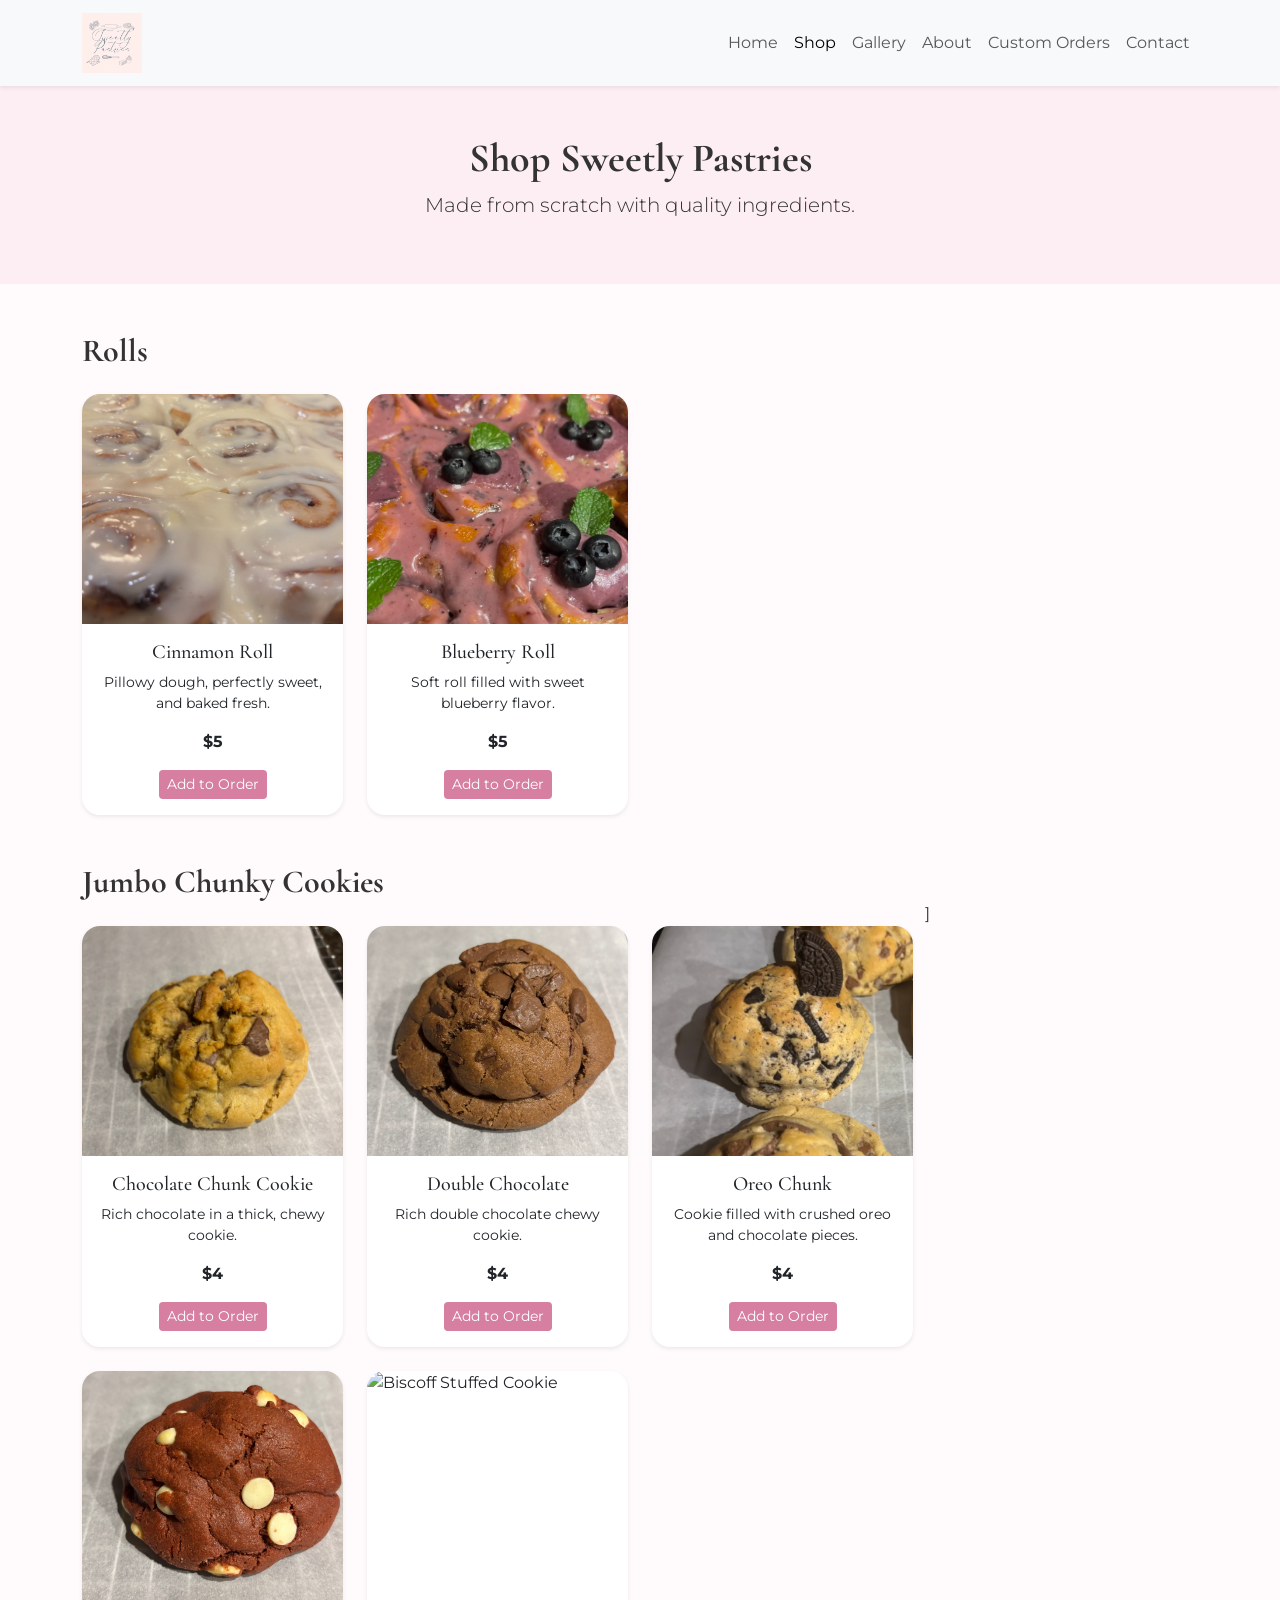
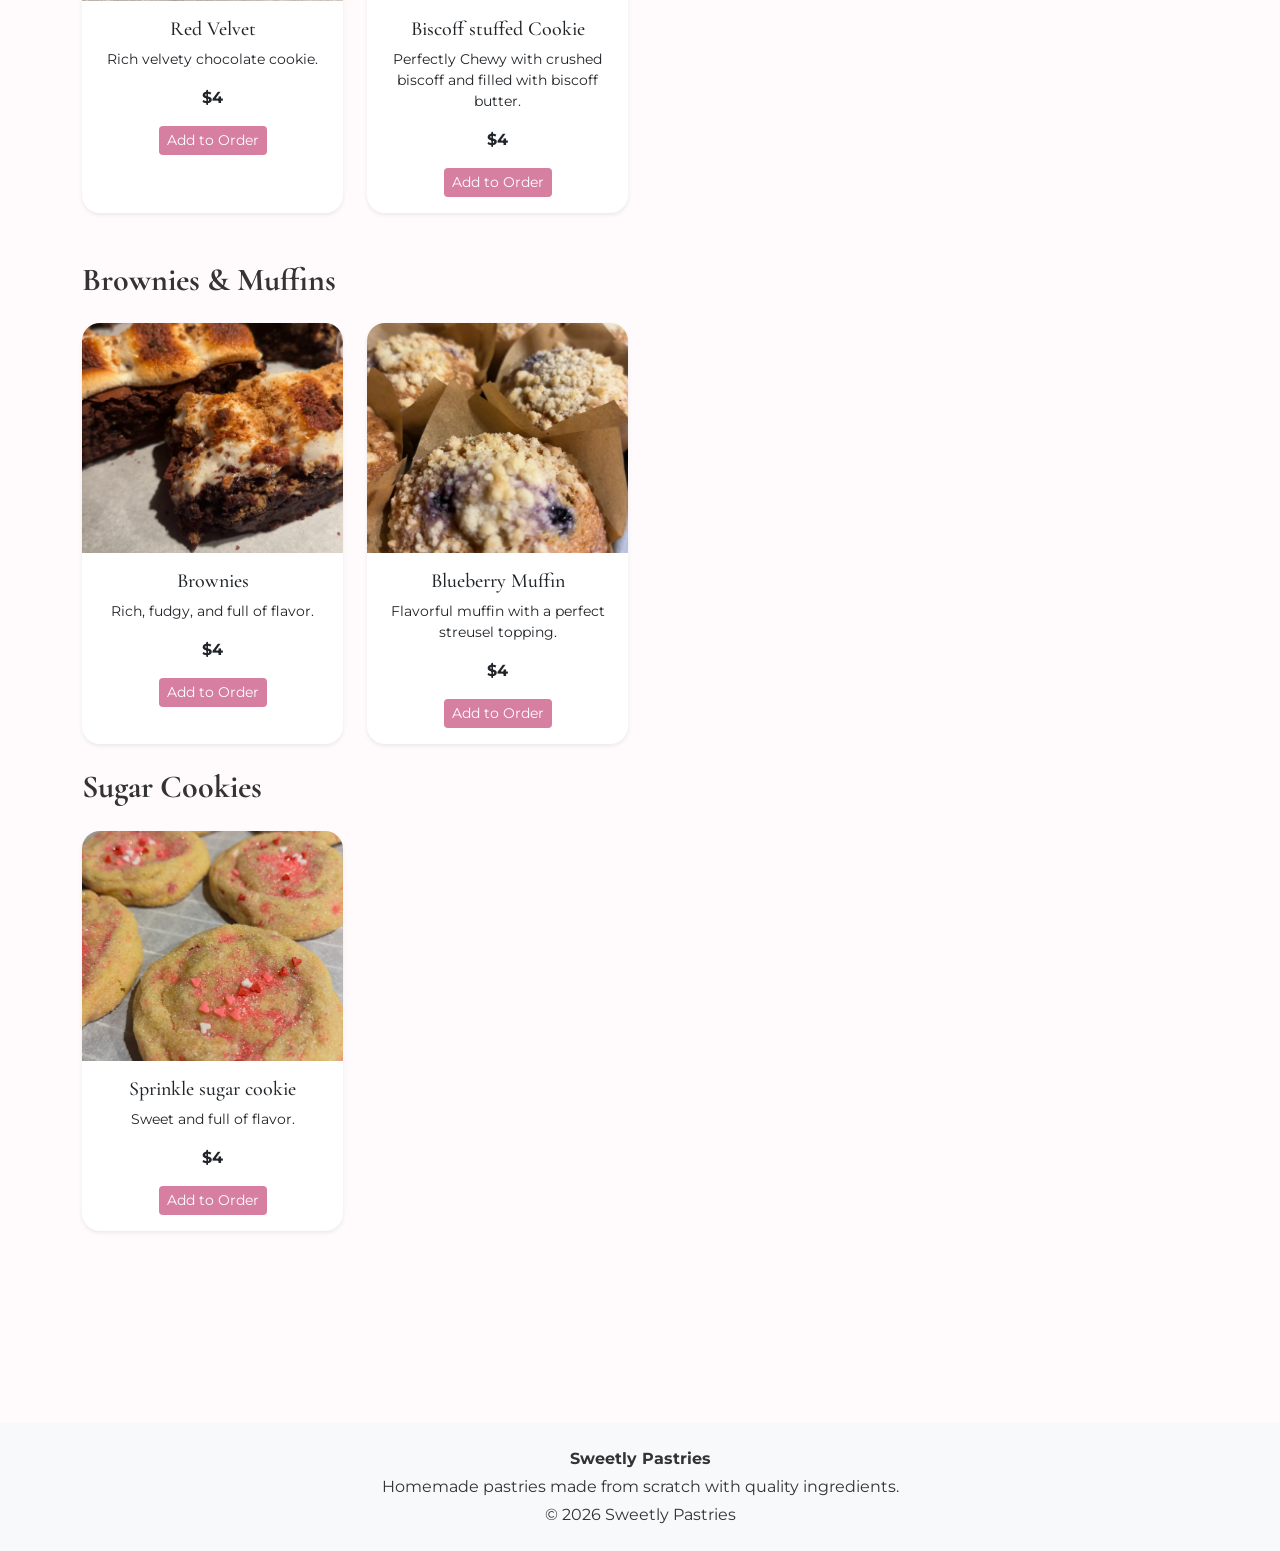
==== shop.html @ 8bc677ab "Update shop.html" ====
<!DOCTYPE html>
<html lang="en">
<head>
    <meta charset="UTF-8">
    <meta name="viewport" content="width=device-width, initial-scale=1.0">
    <title>Shop | Sweetly Pastries</title>
    <meta name="description" content="Shop homemade cookies, rolls, brownies, muffins, and pastries from Sweetly Pastries.">

    <link rel="preconnect" href="https://fonts.googleapis.com">
<link rel="preconnect" href="https://fonts.gstatic.com" crossorigin>

<link href="https://fonts.googleapis.com/css2?family=Cormorant+Garamond:wght@400;500;600;700&family=Montserrat:wght@300;400;500;600&display=swap" rel="stylesheet">

    <link href="https://cdn.jsdelivr.net/npm/bootstrap@5.3.7/dist/css/bootstrap.min.css" rel="stylesheet">
    <link rel="stylesheet" href="css/styles.css">
</head>

<body>

<nav class="navbar navbar-expand-lg navbar-light bg-light shadow-sm">
    <div class="container">
        <a class="navbar-brand" href="index.html">
            <img src="images/logo.jpg" alt="Sweetly Pastries Logo" height="60">
        </a>

        <button class="navbar-toggler" type="button" data-bs-toggle="collapse" data-bs-target="#navbarNav">
            <span class="navbar-toggler-icon"></span>
        </button>

        <div class="collapse navbar-collapse" id="navbarNav">
            <ul class="navbar-nav ms-auto">
                <li class="nav-item"><a class="nav-link" href="index.html">Home</a></li>
                <li class="nav-item"><a class="nav-link active" href="shop.html">Shop</a></li>
                <li class="nav-item"><a class="nav-link" href="gallery.html">Gallery</a></li>
                <li class="nav-item"><a class="nav-link" href="about.html">About</a></li>
                <li class="nav-item"><a class="nav-link" href="custom-orders.html">Custom Orders</a></li>
                <li class="nav-item"><a class="nav-link" href="contact.html">Contact</a></li>
            </ul>
        </div>
    </div>
</nav>

<header class="page-header text-center py-5">
    <div class="container">
        <h1 class="fw-bold">Shop Sweetly Pastries</h1>
        <p class="lead">Made from scratch with quality ingredients.</p>
    </div>
</header>

<main class="py-5">
    <div class="container">

        <section class="mb-5">
            <h2 class="fw-bold mb-4">Rolls</h2>

            <div class="row g-4">

                <div class="col-md-3">
                    <div class="card product-card h-100 shadow-sm border-0">
                        <img src="images/cinnamon-roll.jpg" class="card-img-top" alt="Cinnamon Roll">
                        <div class="card-body text-center">
                            <h5>Cinnamon Roll</h5>
                            <p class="small">Pillowy dough, perfectly sweet, and baked fresh.</p>
                            <p class="fw-bold">$5</p>
                            <button class="btn btn-pink btn-sm">Add to Order</button>
                        </div>
                    </div>
                </div>

                <div class="col-md-3">
                    <div class="card product-card h-100 shadow-sm border-0">
                        <img src="images/blueberry-roll.jpg" class="card-img-top" alt="Blueberry Roll">
                        <div class="card-body text-center">
                            <h5>Blueberry Roll</h5>
                            <p class="small">Soft roll filled with sweet blueberry flavor.</p>
                            <p class="fw-bold">$5</p>
                            <button class="btn btn-pink btn-sm">Add to Order</button>
                        </div>
                    </div>
                </div>

            </div>
        </section>

        <section class="mb-5">
            <h2 class="fw-bold mb-4">Jumbo Chunky Cookies</h2>

            <div class="row g-4">

                <div class="col-md-3">
                    <div class="card product-card h-100 shadow-sm border-0">
                        <img src="images/IMG_0134.jpeg" class="card-img-top" alt="Chocolate Chunk Cookie">
                        <div class="card-body text-center">
                            <h5> Chocolate Chunk Cookie</h5>
                            <p class="small">Rich chocolate in a thick, chewy cookie.</p>
                            <p class="fw-bold">$4</p>
                            <button class="btn btn-pink btn-sm">Add to Order</button>
                        </div>
                    </div>
                </div>
                             
                <div class="col-md-3">
                    <div class="card product-card h-100 shadow-sm border-0">
                        <img src="images/double-chocolate.jpg" class="card-img-top" alt="Double Chocolate Cookie">
                        <div class="card-body text-center">
                            <h5>Double Chocolate</h5>
                            <p class="small">Rich double chocolate chewy cookie.</p>
                            <p class="fw-bold">$4</p>
                            <button class="btn btn-pink btn-sm">Add to Order</button>
                        </div>
                    </div>
                </div>

                <div class="col-md-3">
                    <div class="card product-card h-100 shadow-sm border-0">
                        <img src="images/IMG_9955.jpeg" class="card-img-top" alt="Oreo Chunk Cookie">
                        <div class="card-body text-center">
                            <h5>Oreo Chunk</h5>
                            <p class="small">Cookie filled with crushed oreo and chocolate pieces.</p>
                            <p class="fw-bold">$4</p>
                            <button class="btn btn-pink btn-sm">Add to Order</button>
                        </div>
                    </div>
                </div>
                
  ]             <div class="col-md-3">
                    <div class="card product-card h-100 shadow-sm border-0">
                        <img src="images/IMG_0136.jpeg" class="card-img-top" alt="Red Velvet Cookie">
                        <div class="card-body text-center">
                            <h5>Red Velvet</h5>
                            <p class="small">Rich velvety chocolate cookie.</p>
                            <p class="fw-bold">$4</p>
                            <button class="btn btn-pink btn-sm">Add to Order</button>
                        </div>
                    </div>
                </div>
                
                <div class="col-md-3">
                    <div class="card product-card h-100 shadow-sm border-0">
                        <img src="biscoff-cookie.jpg" class="card-img-top" alt="Biscoff Stuffed Cookie">
                        <div class="card-body text-center">
                            <h5>Biscoff stuffed Cookie</h5>
                            <p class="small">Perfectly Chewy with crushed biscoff and filled with biscoff butter.</p>
                            <p class="fw-bold">$4</p>
                            <button class="btn btn-pink btn-sm">Add to Order</button>
                        </div>
                    </div>
                </div>
                             
            </div>
        </section>

        <section class="mb-5">
            <h2 class="fw-bold mb-4">Brownies & Muffins</h2>

            <div class="row g-4">

                <div class="col-md-3">
                    <div class="card product-card h-100 shadow-sm border-0">
                        <img src="images/brownie.jpeg" class="card-img-top" alt="Brownie">
                        <div class="card-body text-center">
                            <h5>Brownies</h5>
                            <p class="small">Rich, fudgy, and full of flavor.</p>
                            <p class="fw-bold">$4</p>
                            <button class="btn btn-pink btn-sm">Add to Order</button>
                        </div>
                    </div>
                </div>

                <div class="col-md-3">
                    <div class="card product-card h-100 shadow-sm border-0">
                        <img src="images/blueberry-muffin.jpg" class="card-img-top" alt="Blueberry Muffin">
                        <div class="card-body text-center">
                            <h5>Blueberry Muffin</h5>
                            <p class="small">Flavorful muffin with a perfect streusel topping.</p>
                            <p class="fw-bold">$4</p>
                            <button class="btn btn-pink btn-sm">Add to Order</button>
                        </div>
                    </div>
                </div>
                
   <section class="mb-5">
            <h2 class="fw-bold mb-4">Sugar Cookies</h2>

            <div class="row g-4">

                <div class="col-md-3">
                    <div class="card product-card h-100 shadow-sm border-0">
                        <img src="images/gallery3.jpg" class="card-img-top" alt="Sprinkle Sugar Cookie">
                        <div class="card-body text-center">
                            <h5>Sprinkle sugar cookie</h5>
                            <p class="small">Sweet and full of flavor.</p>
                            <p class="fw-bold">$4</p>
                            <button class="btn btn-pink btn-sm">Add to Order</button>
                        </div>
                    </div>
                </div>
            </div>
        </section>

    </div>
</main>

<footer class="bg-light py-4 mt-5">
    <div class="container text-center">
        <p class="mb-1 fw-bold">Sweetly Pastries</p>
        <p class="mb-1">Homemade pastries made from scratch with quality ingredients.</p>
        <p class="mb-0">© 2026 Sweetly Pastries</p>
    </div>
</footer>

<script src="https://cdn.jsdelivr.net/npm/bootstrap@5.3.7/dist/js/bootstrap.bundle.min.js"></script>
</body>
</html>
---- css/styles.css ----
body {
    font-family: 'Montserrat', sans-serif;
    background-color: #fffafc;
    color: #333;
}

h1,
h2,
h3,
h4,
h5,
.navbar-brand {
    font-family: 'Cormorant Garamond', serif;
}

.hero-section {
    min-height: 75vh;
    background: linear-gradient(
        rgba(255,255,255,0.6),
        rgba(255,255,255,0.6)
    ),
    url("../images/hero.jpg");

    background-size: cover;
    background-position: center;
}

.navbar-brand {
    color: #d67fa1 !important;
}

.btn-dark {
    background-color: #d67fa1;
    border: none;
}

.btn-dark:hover {
    background-color: #bf6d8c;
}

.card img {
    height: 300px;
    object-fit: cover;
}

.page-header {
    background-color: #fdeef4;
}

.btn-pink {
    background-color: #d67fa1;
    color: white;
    border: none;
}

.btn-pink:hover {
    background-color: #bf6d8c;
    color: white;
}

.product-card img {
    height: 230px;
    object-fit: cover;
}

.product-card {
    border-radius: 18px;
    overflow: hidden;
}

/* CUSTOM ORDERS */

.custom-order-form,
.custom-note {
    background-color: #ffffff;
}

.custom-order-form .form-control,
.custom-order-form .form-select {
    border-radius: 12px;
}
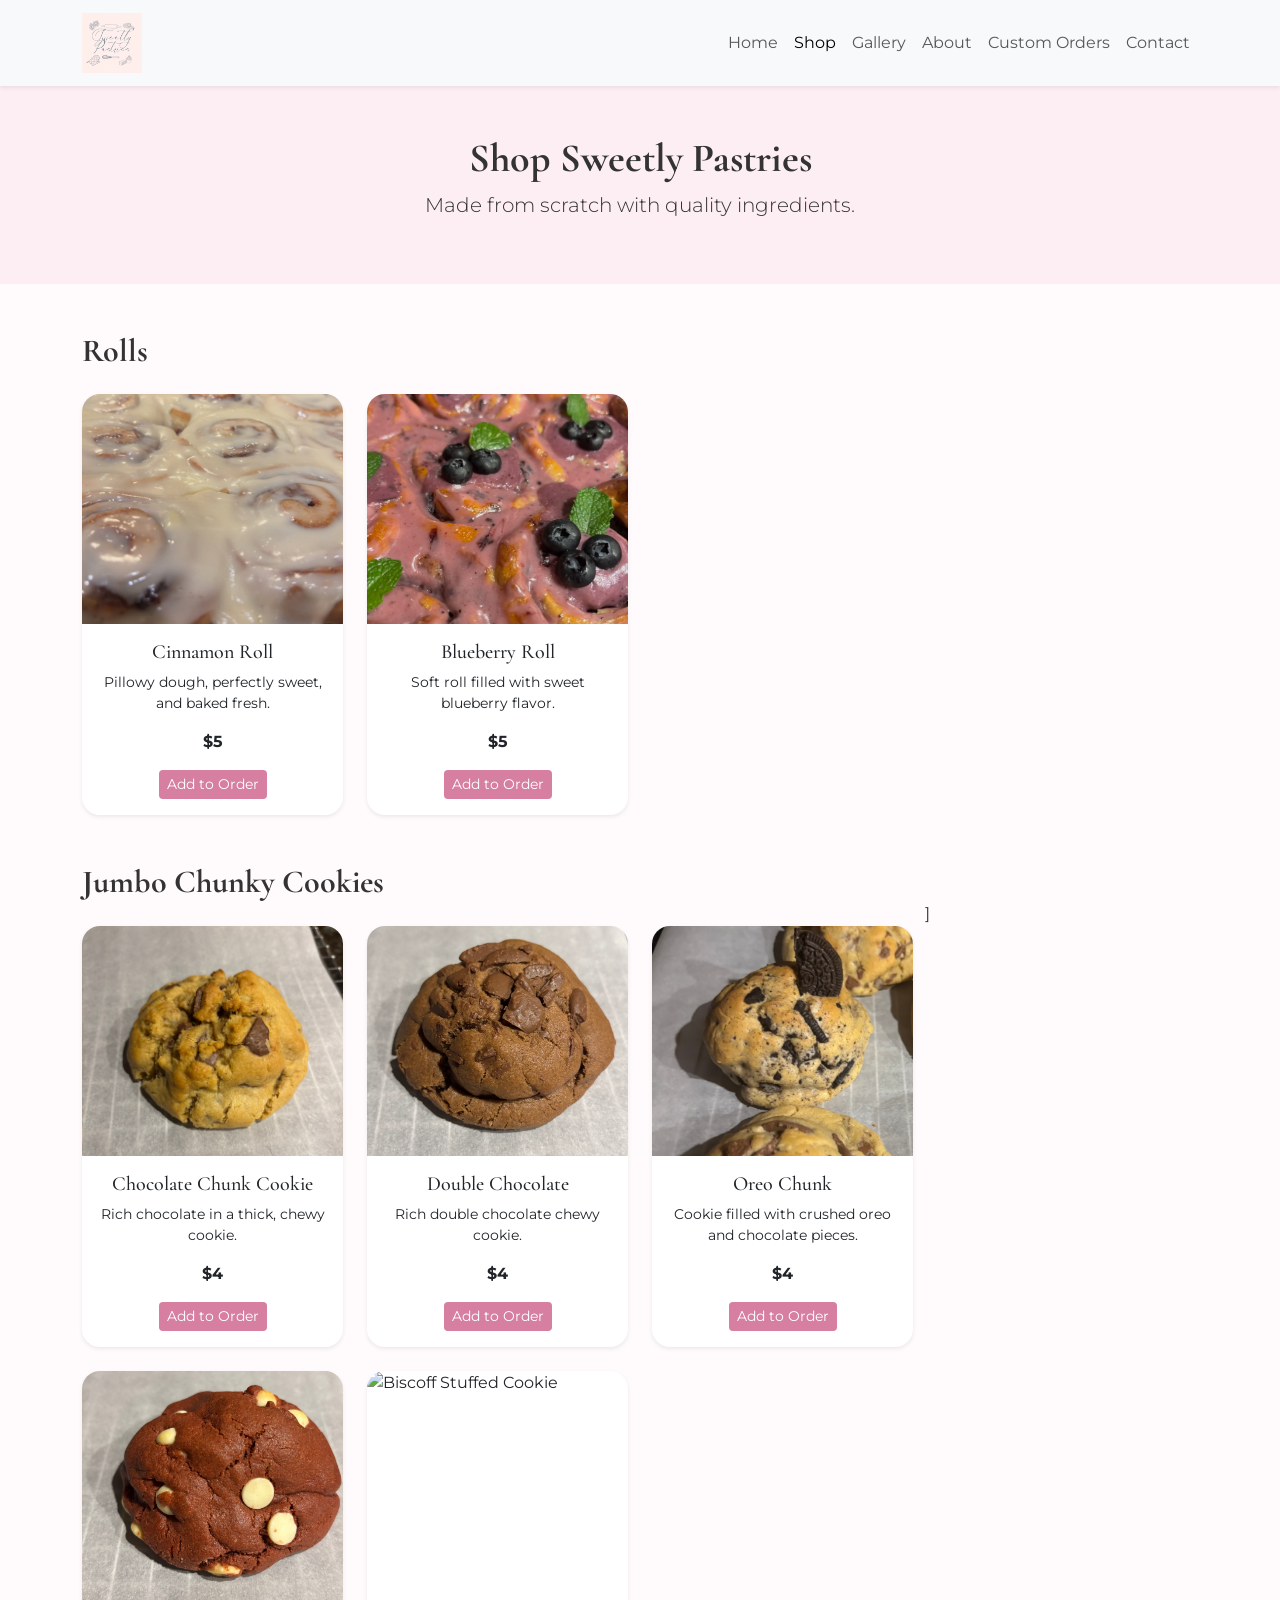
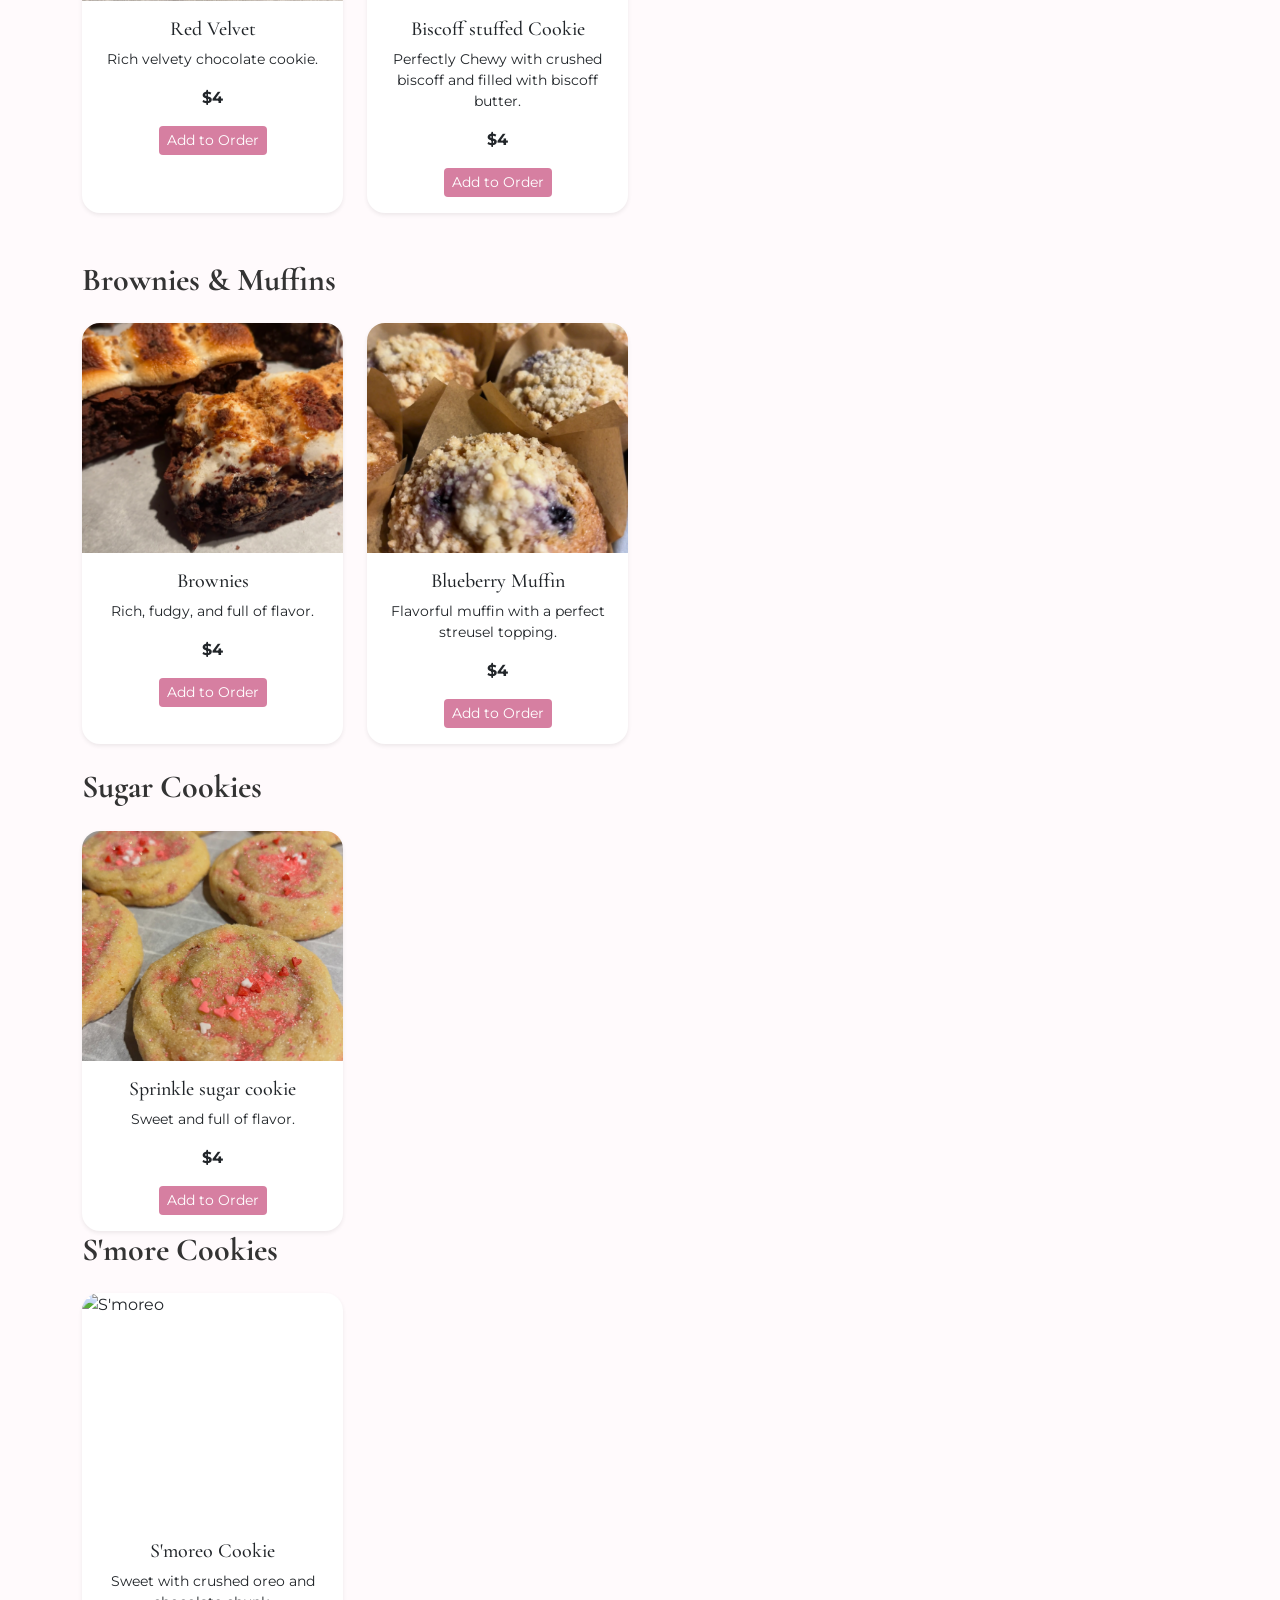
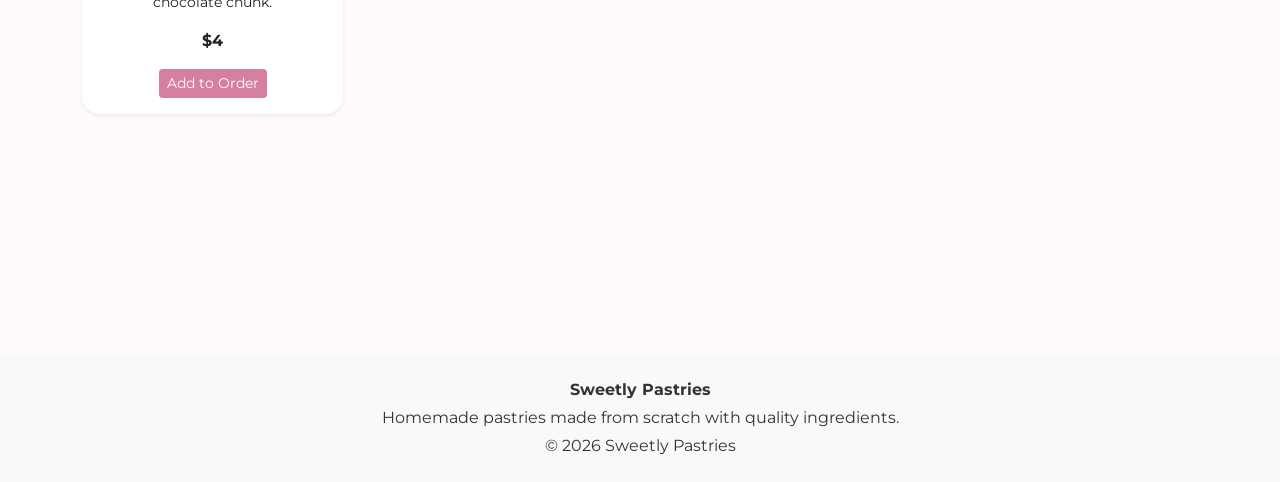
==== commit 212f81d3: "Update shop.html" ====
--- a/shop.html
+++ b/shop.html
@@ -196,6 +196,24 @@
                     </div>
                 </div>
             </div>
+       
+   <section class="mb-5">
+            <h2 class="fw-bold mb-4">S'more Cookies</h2>
+
+            <div class="row g-4">
+
+                <div class="col-md-3">
+                    <div class="card product-card h-100 shadow-sm border-0">
+                        <img src="s'moreo.jpg" class="card-img-top" alt="S'moreo">
+                        <div class="card-body text-center">
+                            <h5>S'moreo Cookie</h5>
+                            <p class="small">Sweet with crushed oreo and chocolate chunk.</p>
+                            <p class="fw-bold">$4</p>
+                            <button class="btn btn-pink btn-sm">Add to Order</button>
+                        </div>
+                    </div>
+                </div>
+            </div>
         </section>
 
     </div>
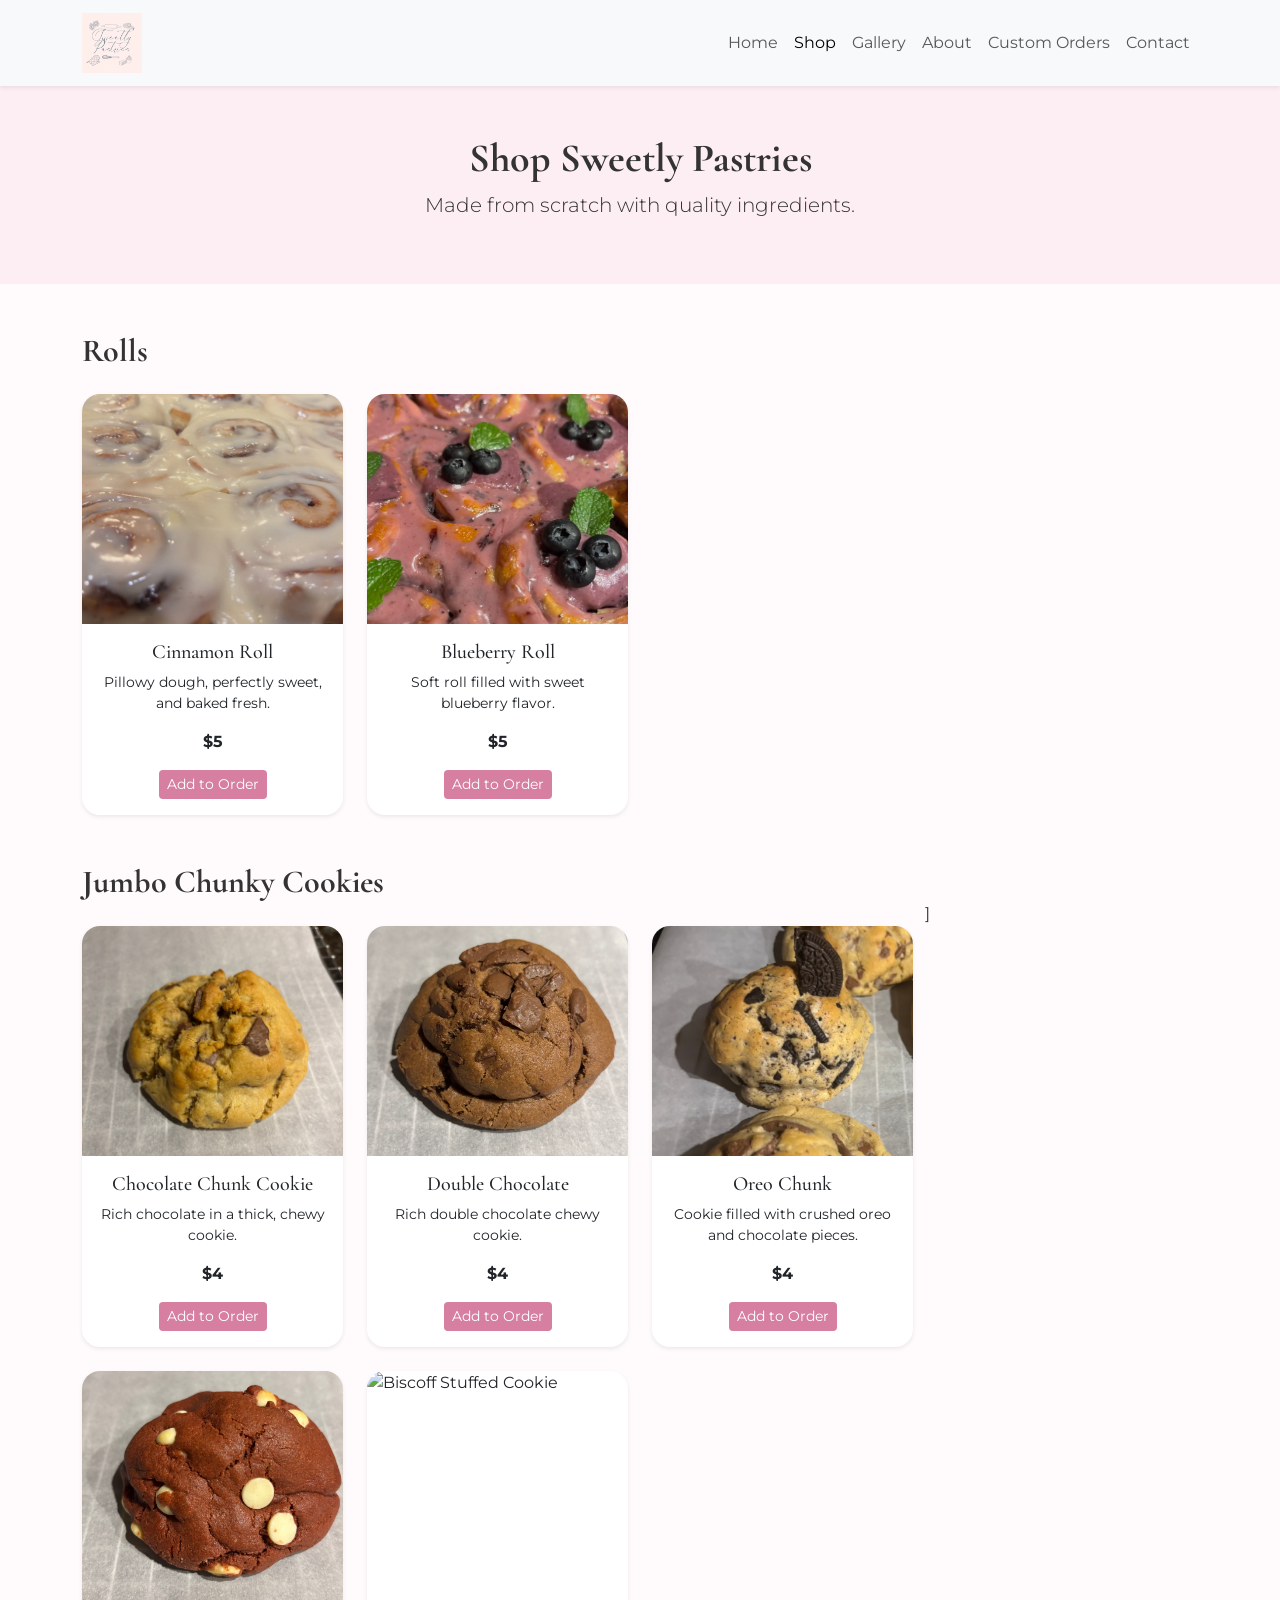
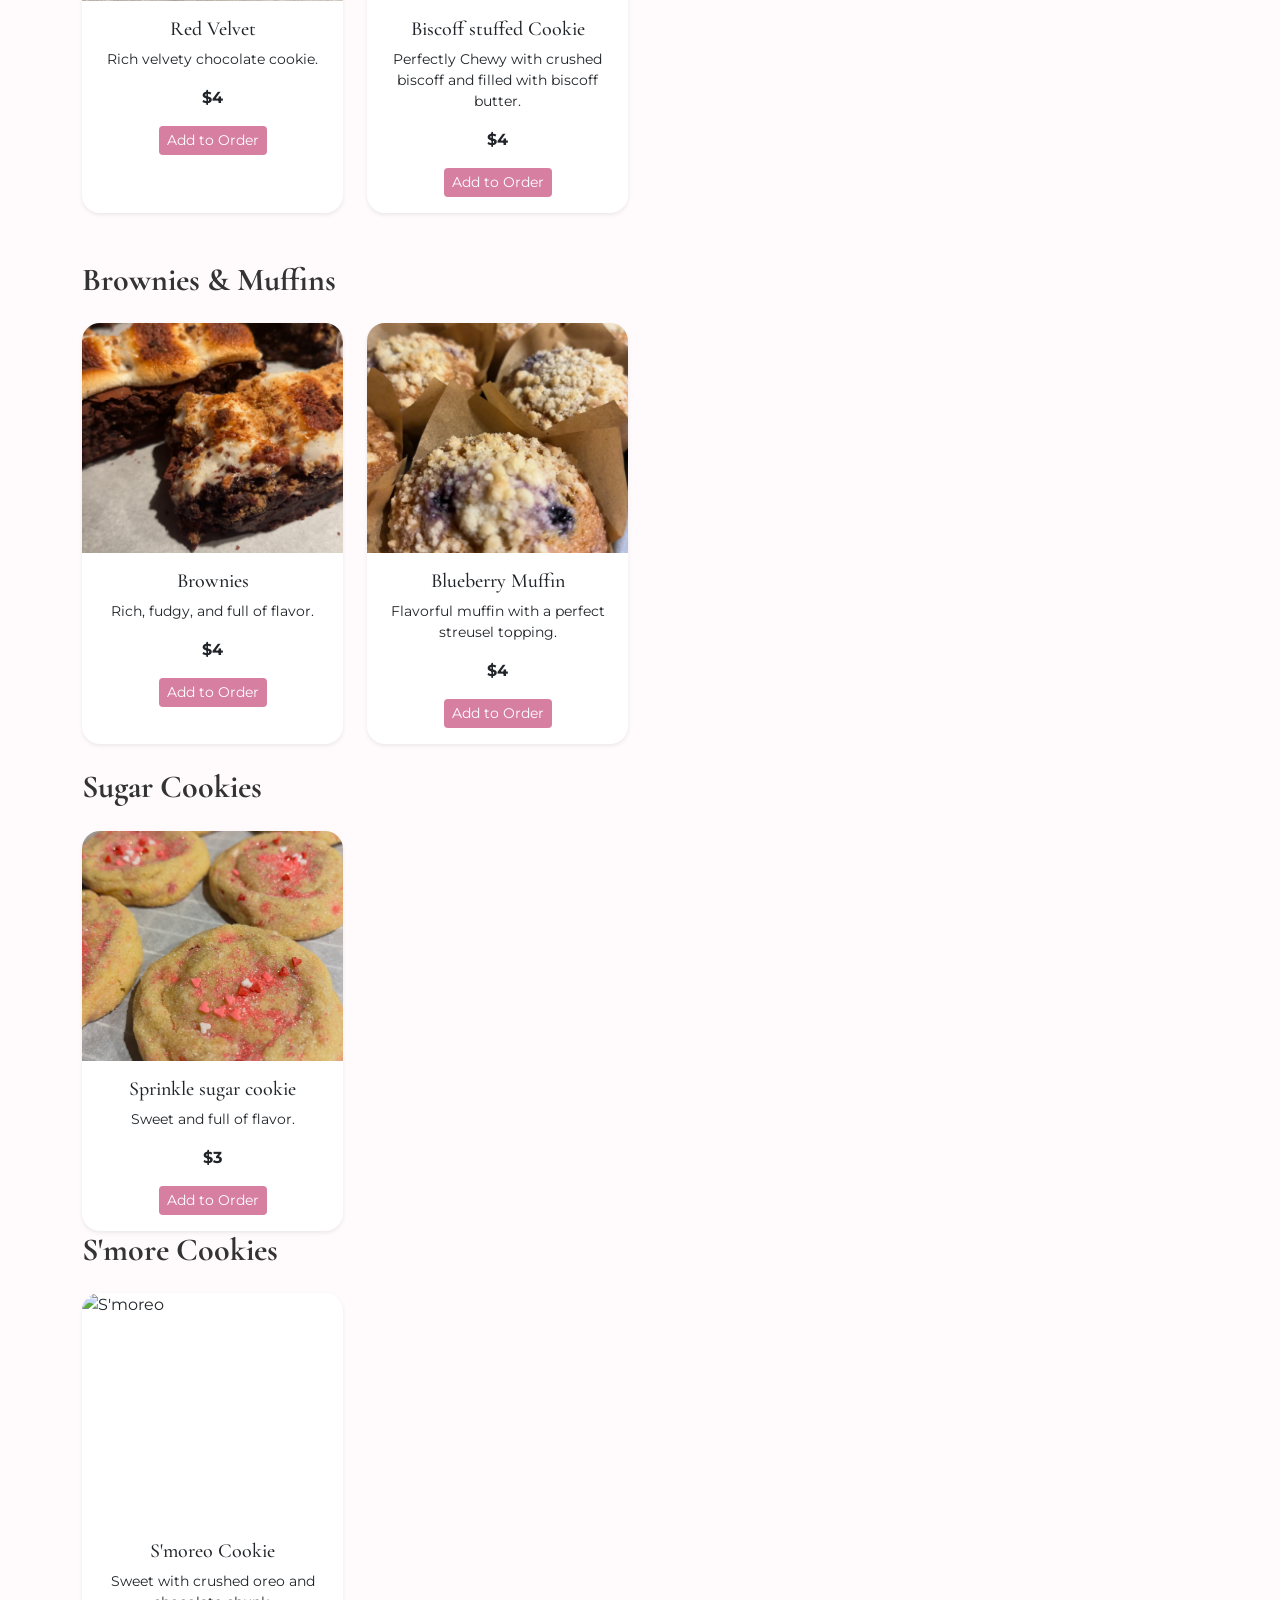
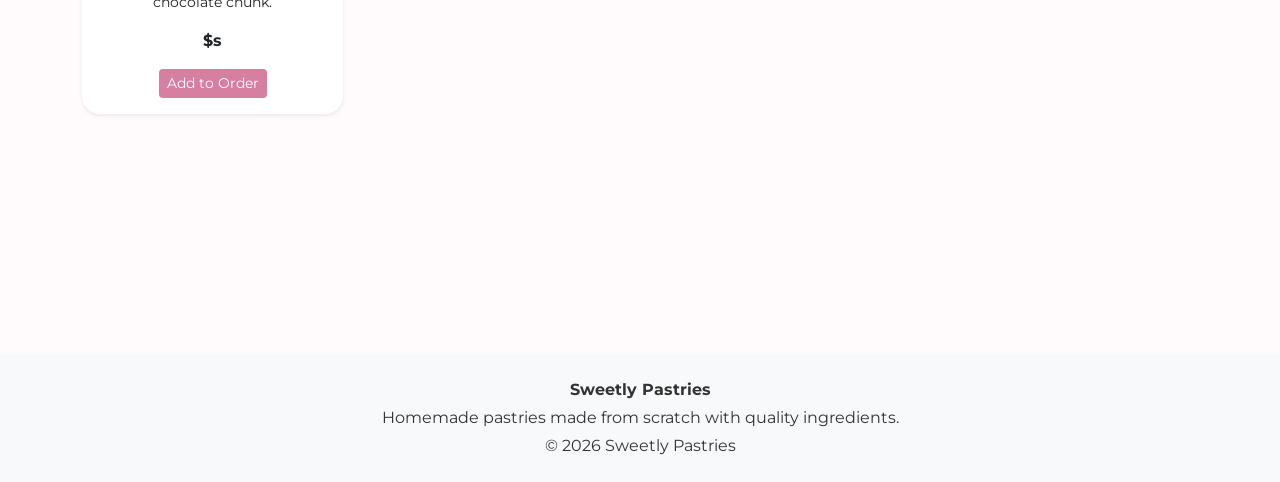
==== commit 869e79cd: "Update shop.html" ====
--- a/shop.html
+++ b/shop.html
@@ -190,7 +190,7 @@
                         <div class="card-body text-center">
                             <h5>Sprinkle sugar cookie</h5>
                             <p class="small">Sweet and full of flavor.</p>
-                            <p class="fw-bold">$4</p>
+                            <p class="fw-bold">$3</p>
                             <button class="btn btn-pink btn-sm">Add to Order</button>
                         </div>
                     </div>
@@ -208,11 +208,12 @@
                         <div class="card-body text-center">
                             <h5>S'moreo Cookie</h5>
                             <p class="small">Sweet with crushed oreo and chocolate chunk.</p>
-                            <p class="fw-bold">$4</p>
-                            <button class="btn btn-pink btn-sm">Add to Order</button>
-                        </div>
-                    </div>
-                </div>
+                            <p class="fw-bold">$s</p>
+                            <button class="btn btn-pink btn-sm">Add to Order</button>
+                        </div>
+                    </div>
+                </div>
+                
             </div>
         </section>
 
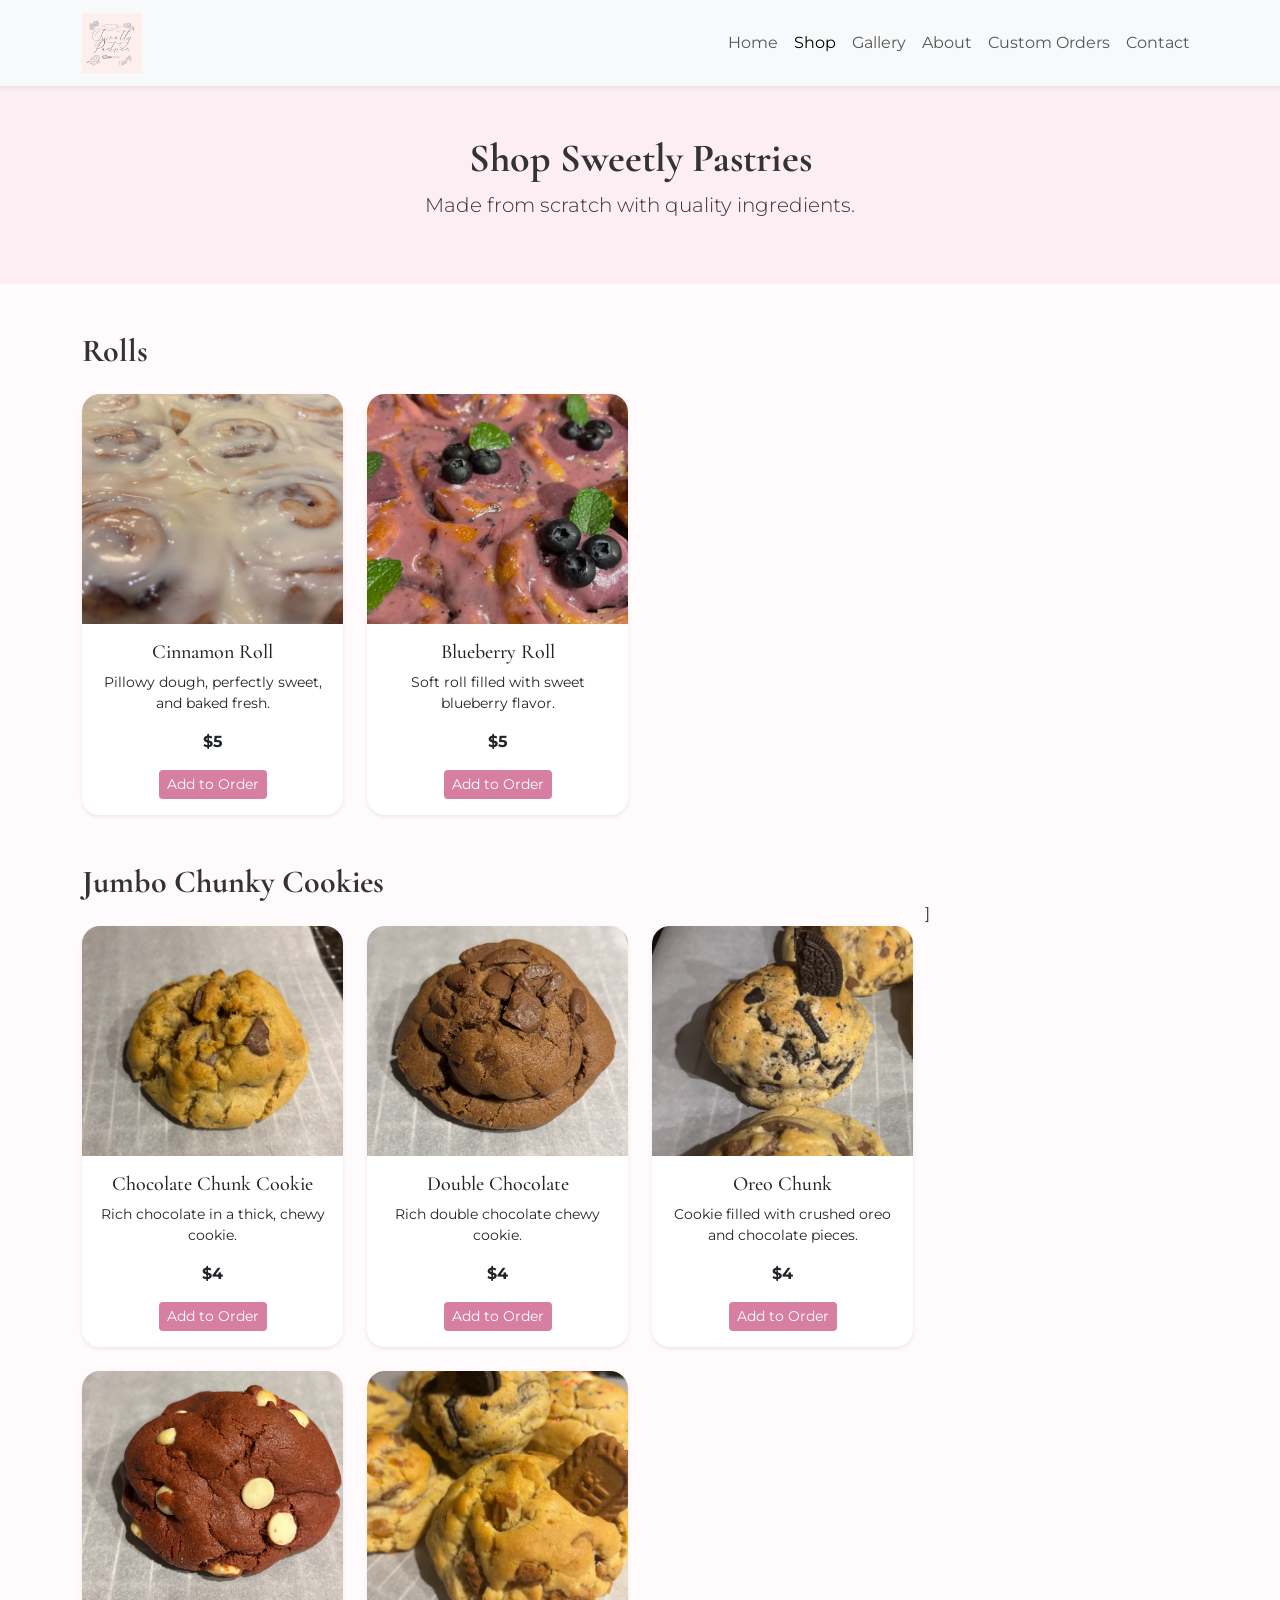
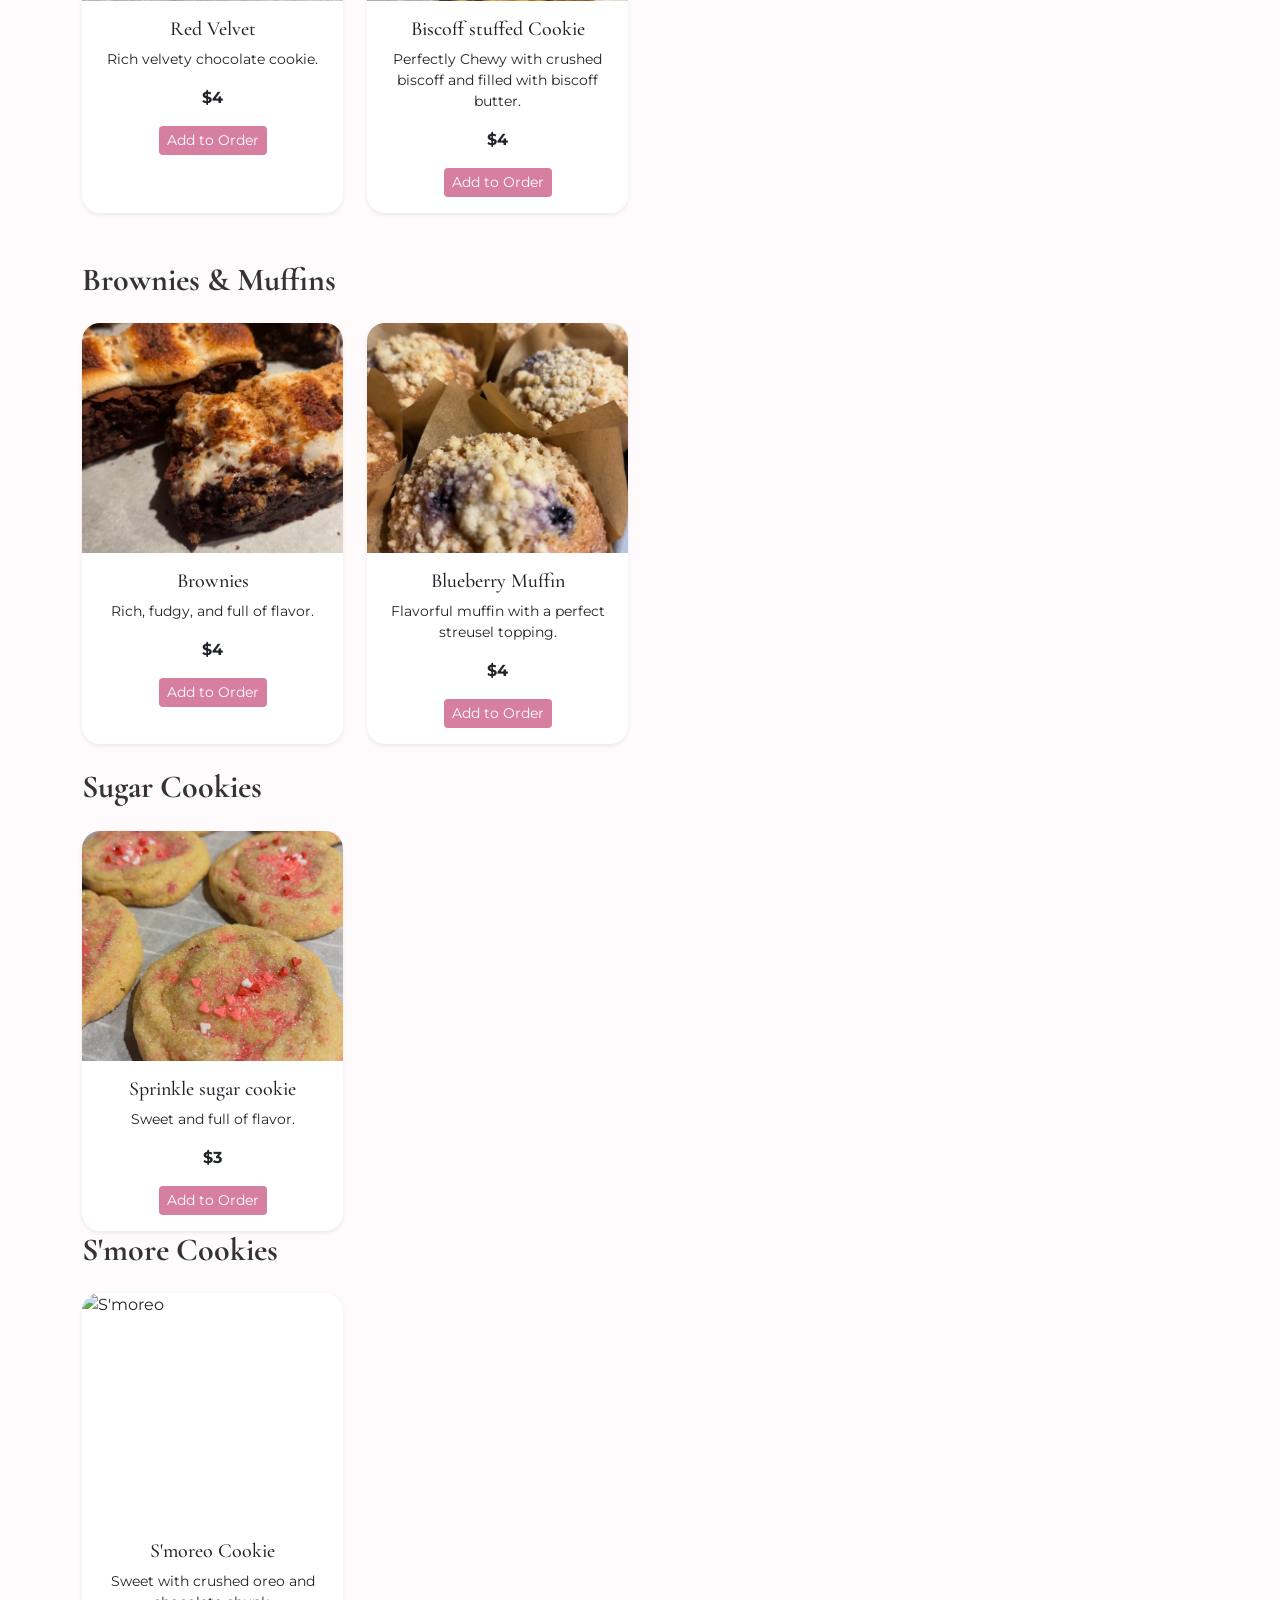
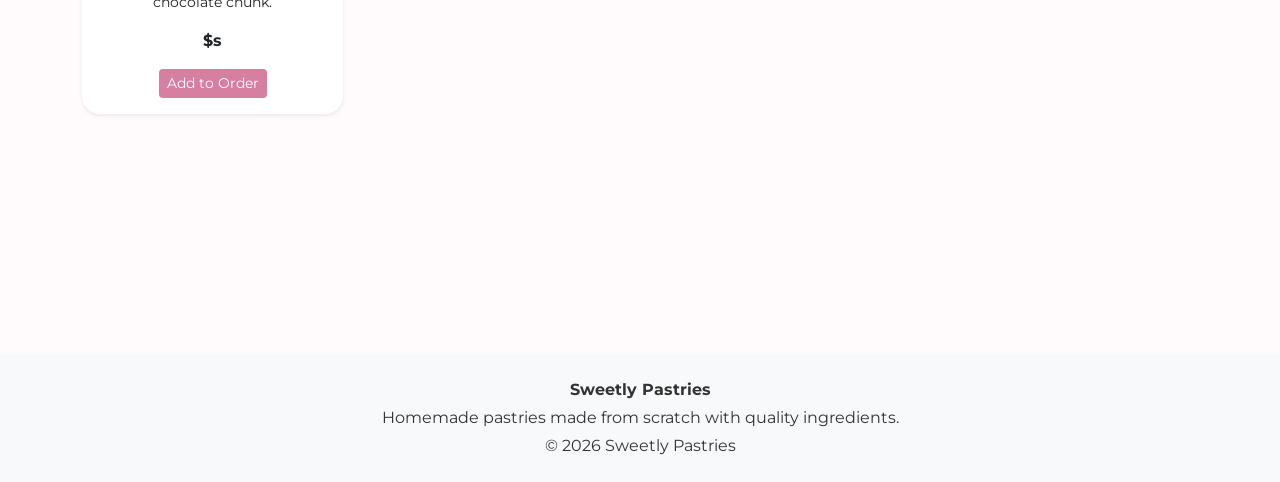
==== commit d15c2c2c: "Update shop.html" ====
--- a/shop.html
+++ b/shop.html
@@ -137,7 +137,7 @@
                 
                 <div class="col-md-3">
                     <div class="card product-card h-100 shadow-sm border-0">
-                        <img src="biscoff-cookie.jpg" class="card-img-top" alt="Biscoff Stuffed Cookie">
+                        <img src="images/biscoff-cookie.jpg" class="card-img-top" alt="Biscoff Stuffed Cookie">
                         <div class="card-body text-center">
                             <h5>Biscoff stuffed Cookie</h5>
                             <p class="small">Perfectly Chewy with crushed biscoff and filled with biscoff butter.</p>
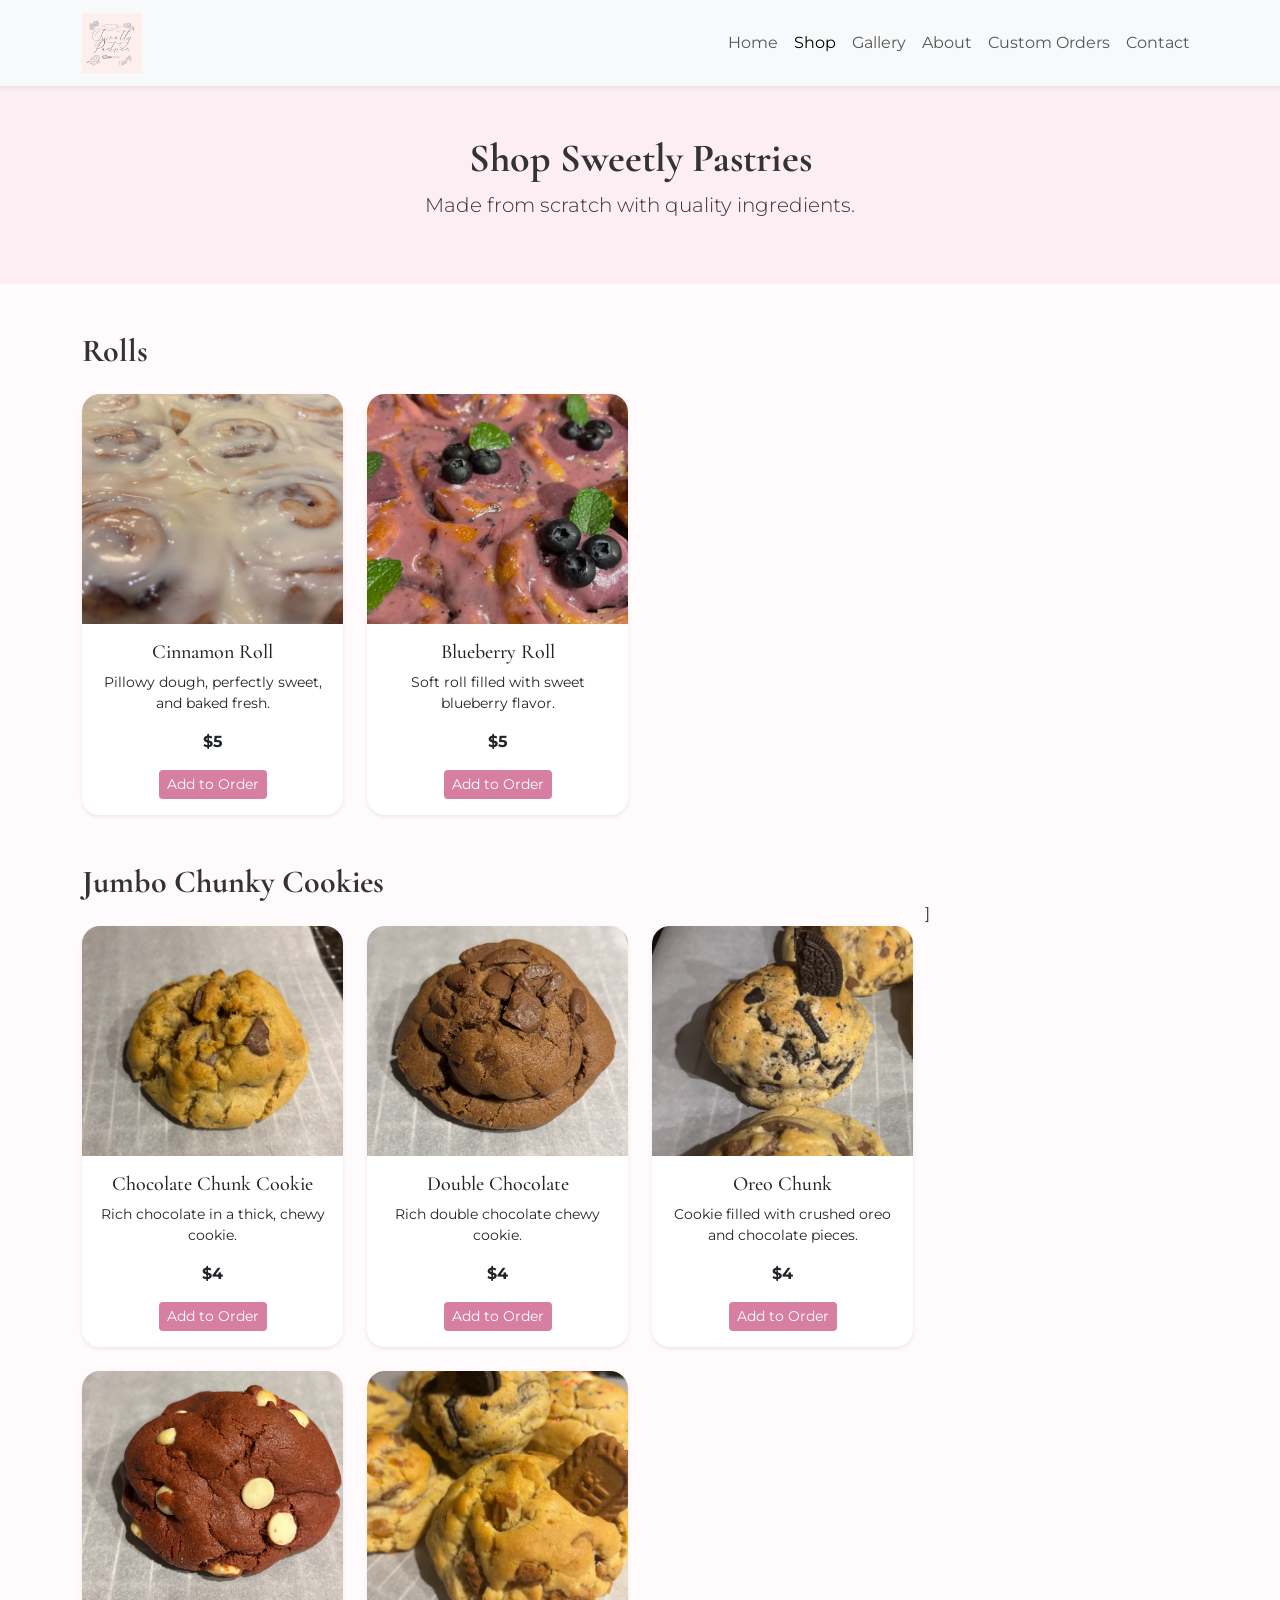
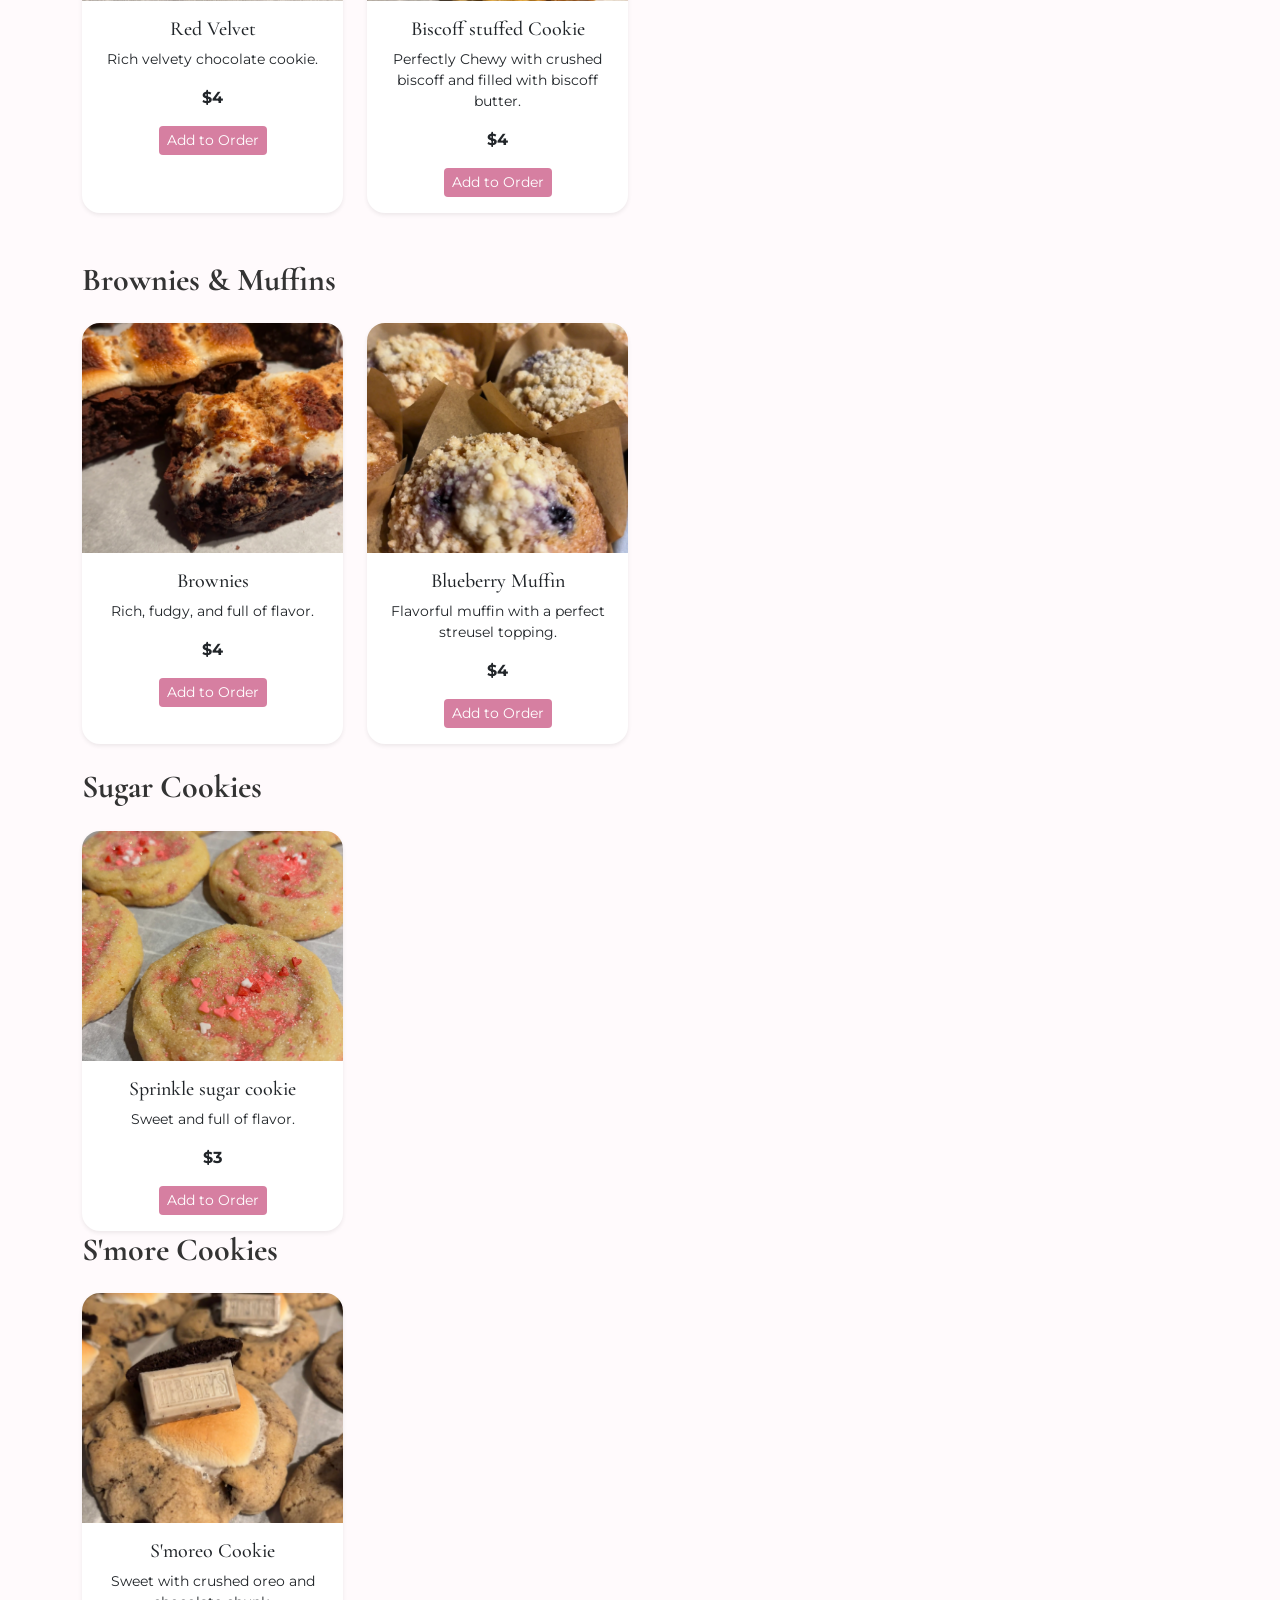
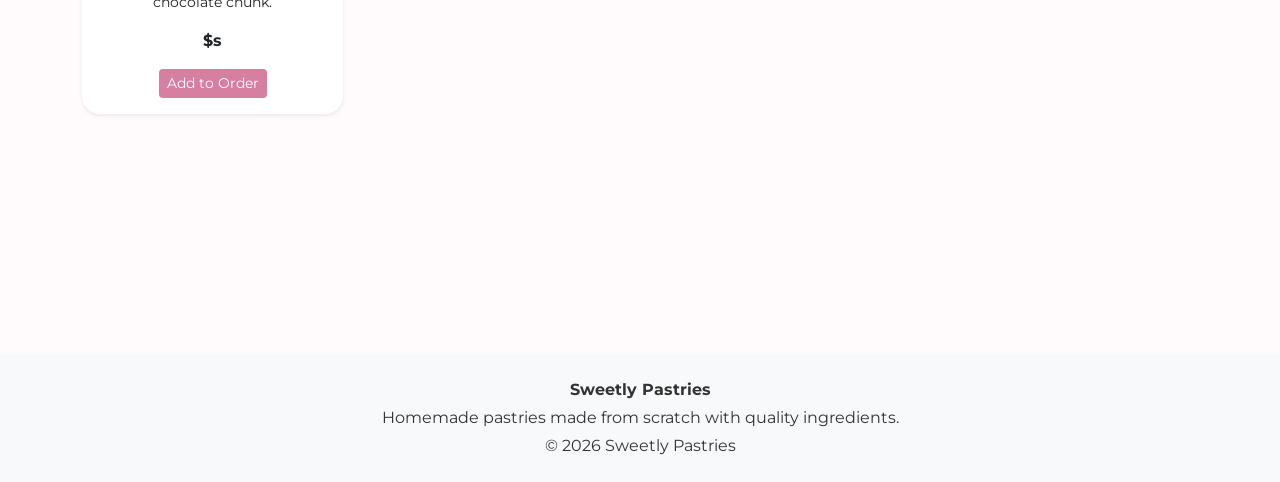
==== commit 0016c545: "Update shop.html" ====
--- a/shop.html
+++ b/shop.html
@@ -204,7 +204,7 @@
 
                 <div class="col-md-3">
                     <div class="card product-card h-100 shadow-sm border-0">
-                        <img src="s'moreo.jpg" class="card-img-top" alt="S'moreo">
+                        <img src="images/s'moreo.jpg" class="card-img-top" alt="S'moreo">
                         <div class="card-body text-center">
                             <h5>S'moreo Cookie</h5>
                             <p class="small">Sweet with crushed oreo and chocolate chunk.</p>
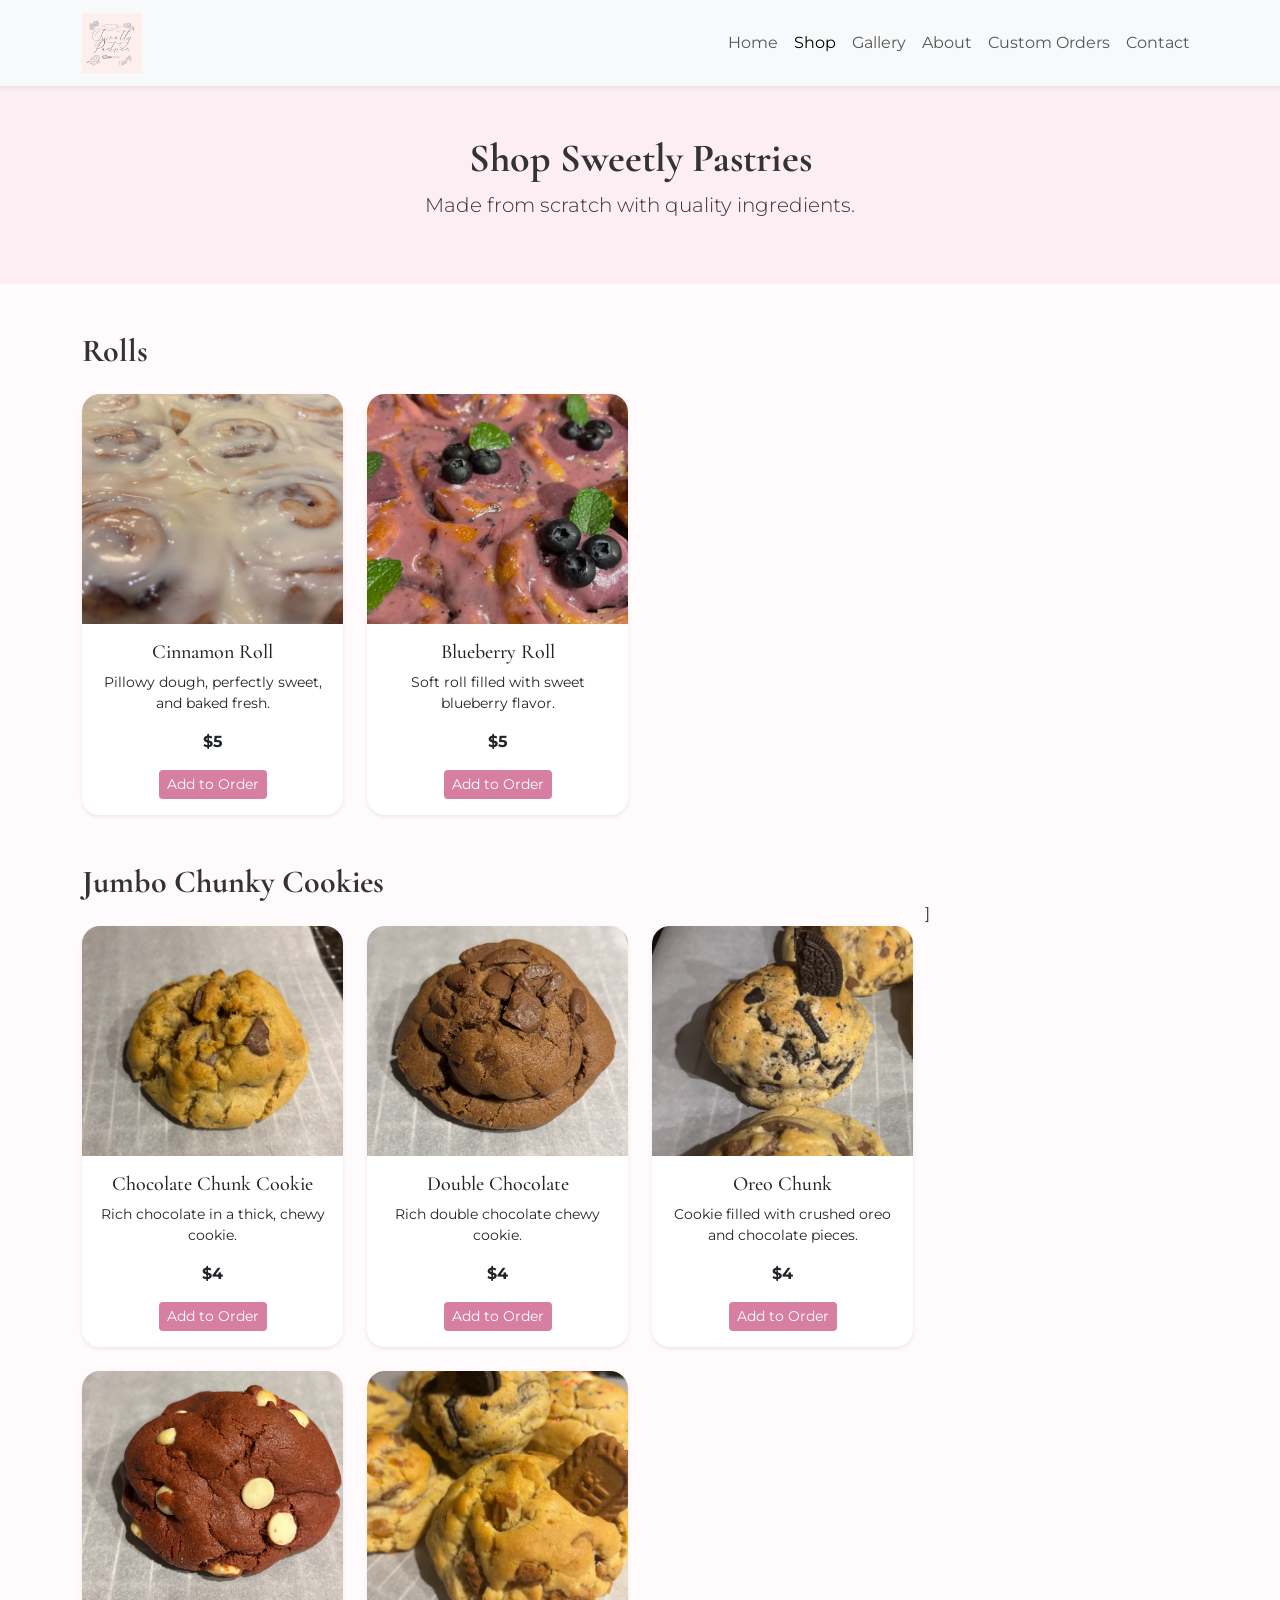
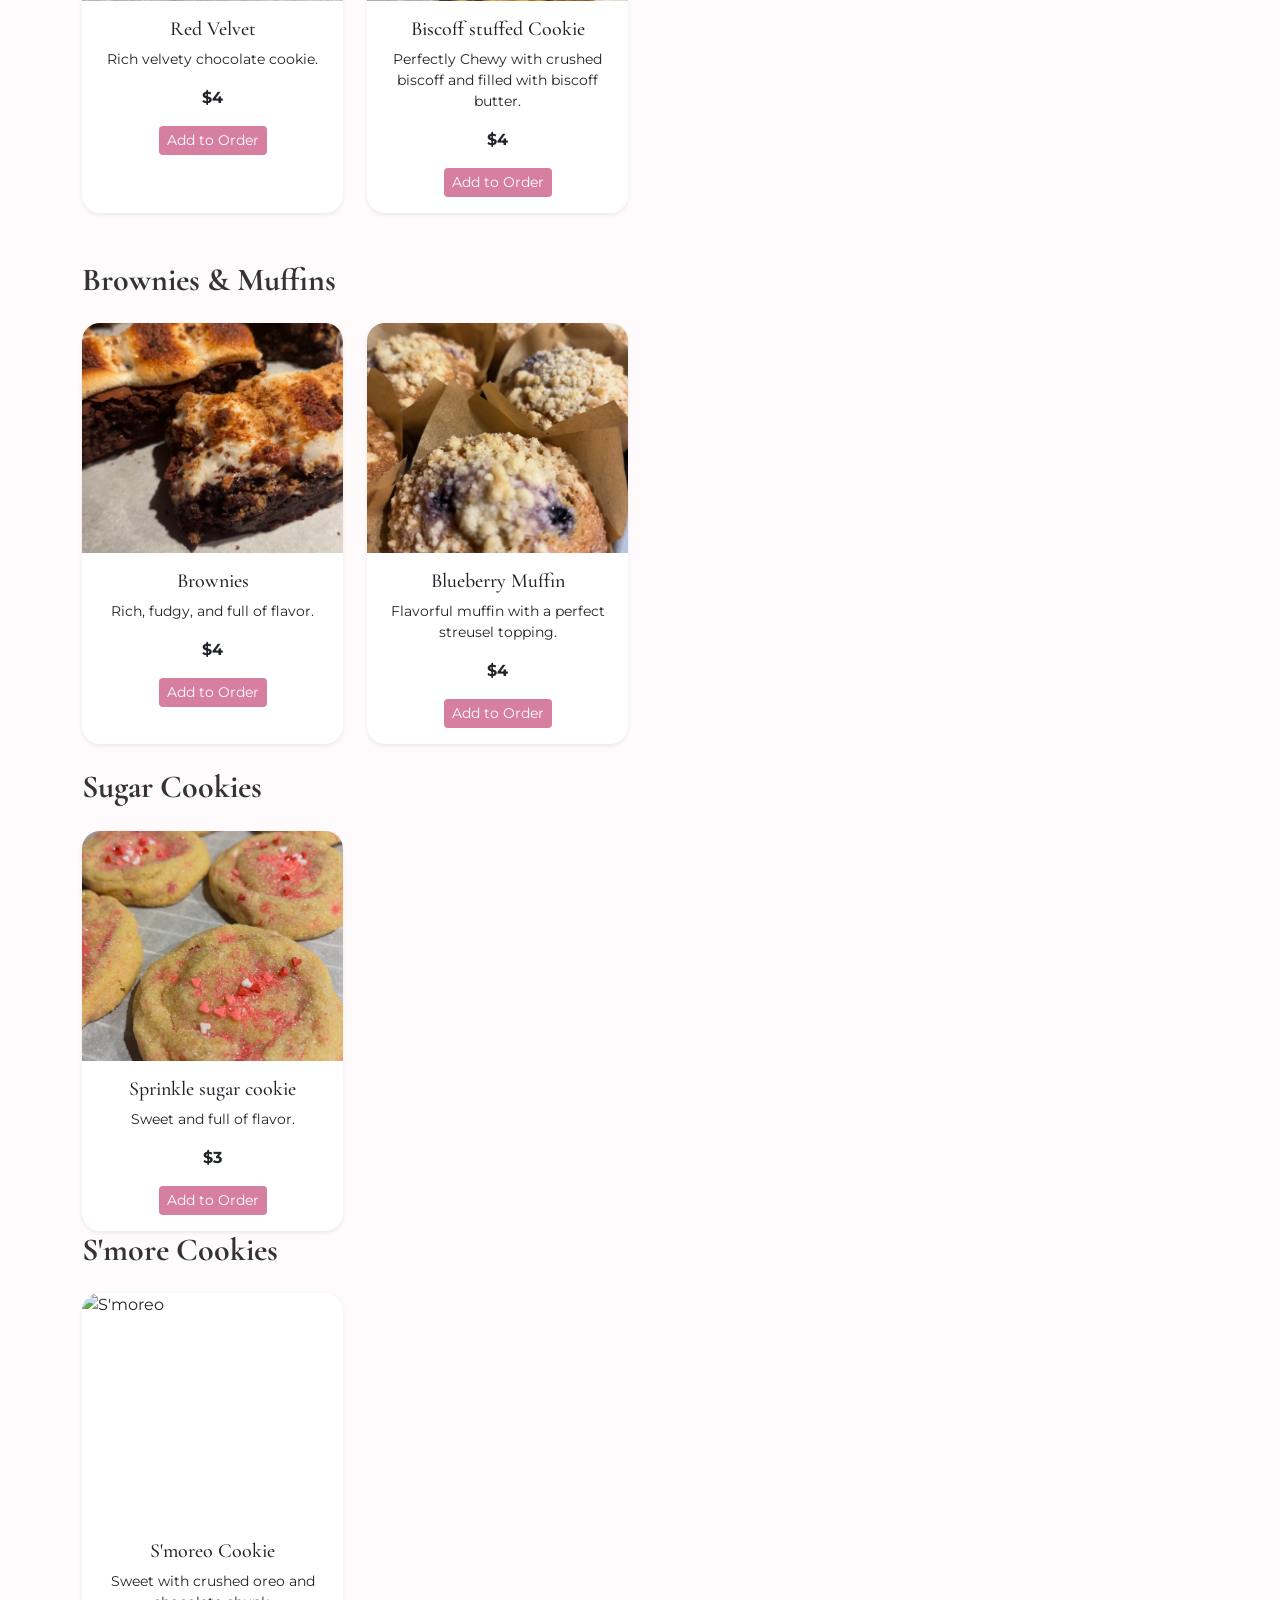
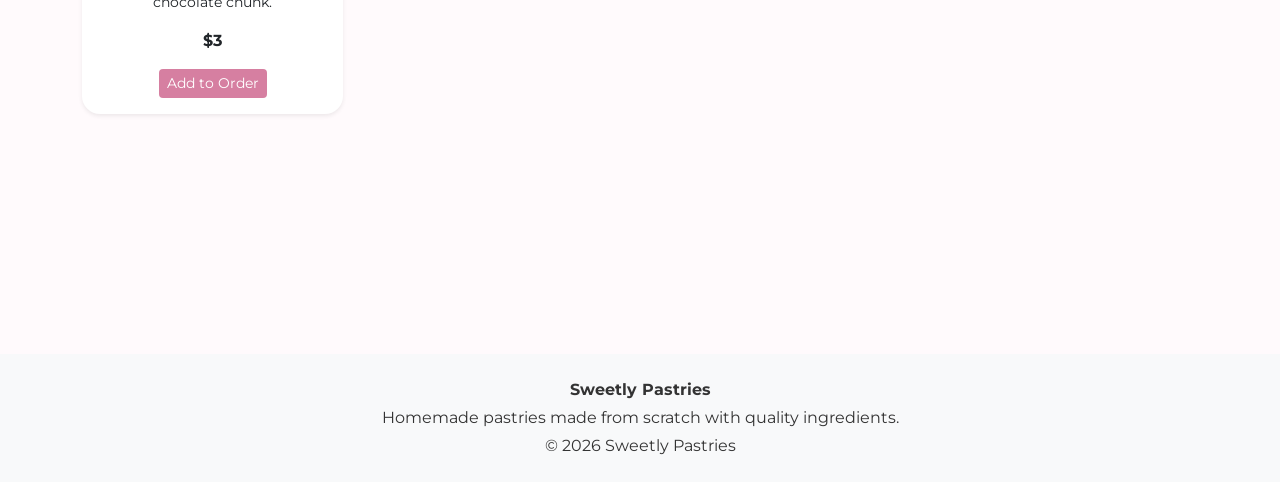
==== commit 1dcb5e87: "Update shop.html" ====
--- a/shop.html
+++ b/shop.html
@@ -204,11 +204,11 @@
 
                 <div class="col-md-3">
                     <div class="card product-card h-100 shadow-sm border-0">
-                        <img src="images/s'moreo.jpg" class="card-img-top" alt="S'moreo">
+                        <img src="images/smoreo.jpg" class="card-img-top" alt="S'moreo">
                         <div class="card-body text-center">
                             <h5>S'moreo Cookie</h5>
                             <p class="small">Sweet with crushed oreo and chocolate chunk.</p>
-                            <p class="fw-bold">$s</p>
+                            <p class="fw-bold">$3</p>
                             <button class="btn btn-pink btn-sm">Add to Order</button>
                         </div>
                     </div>
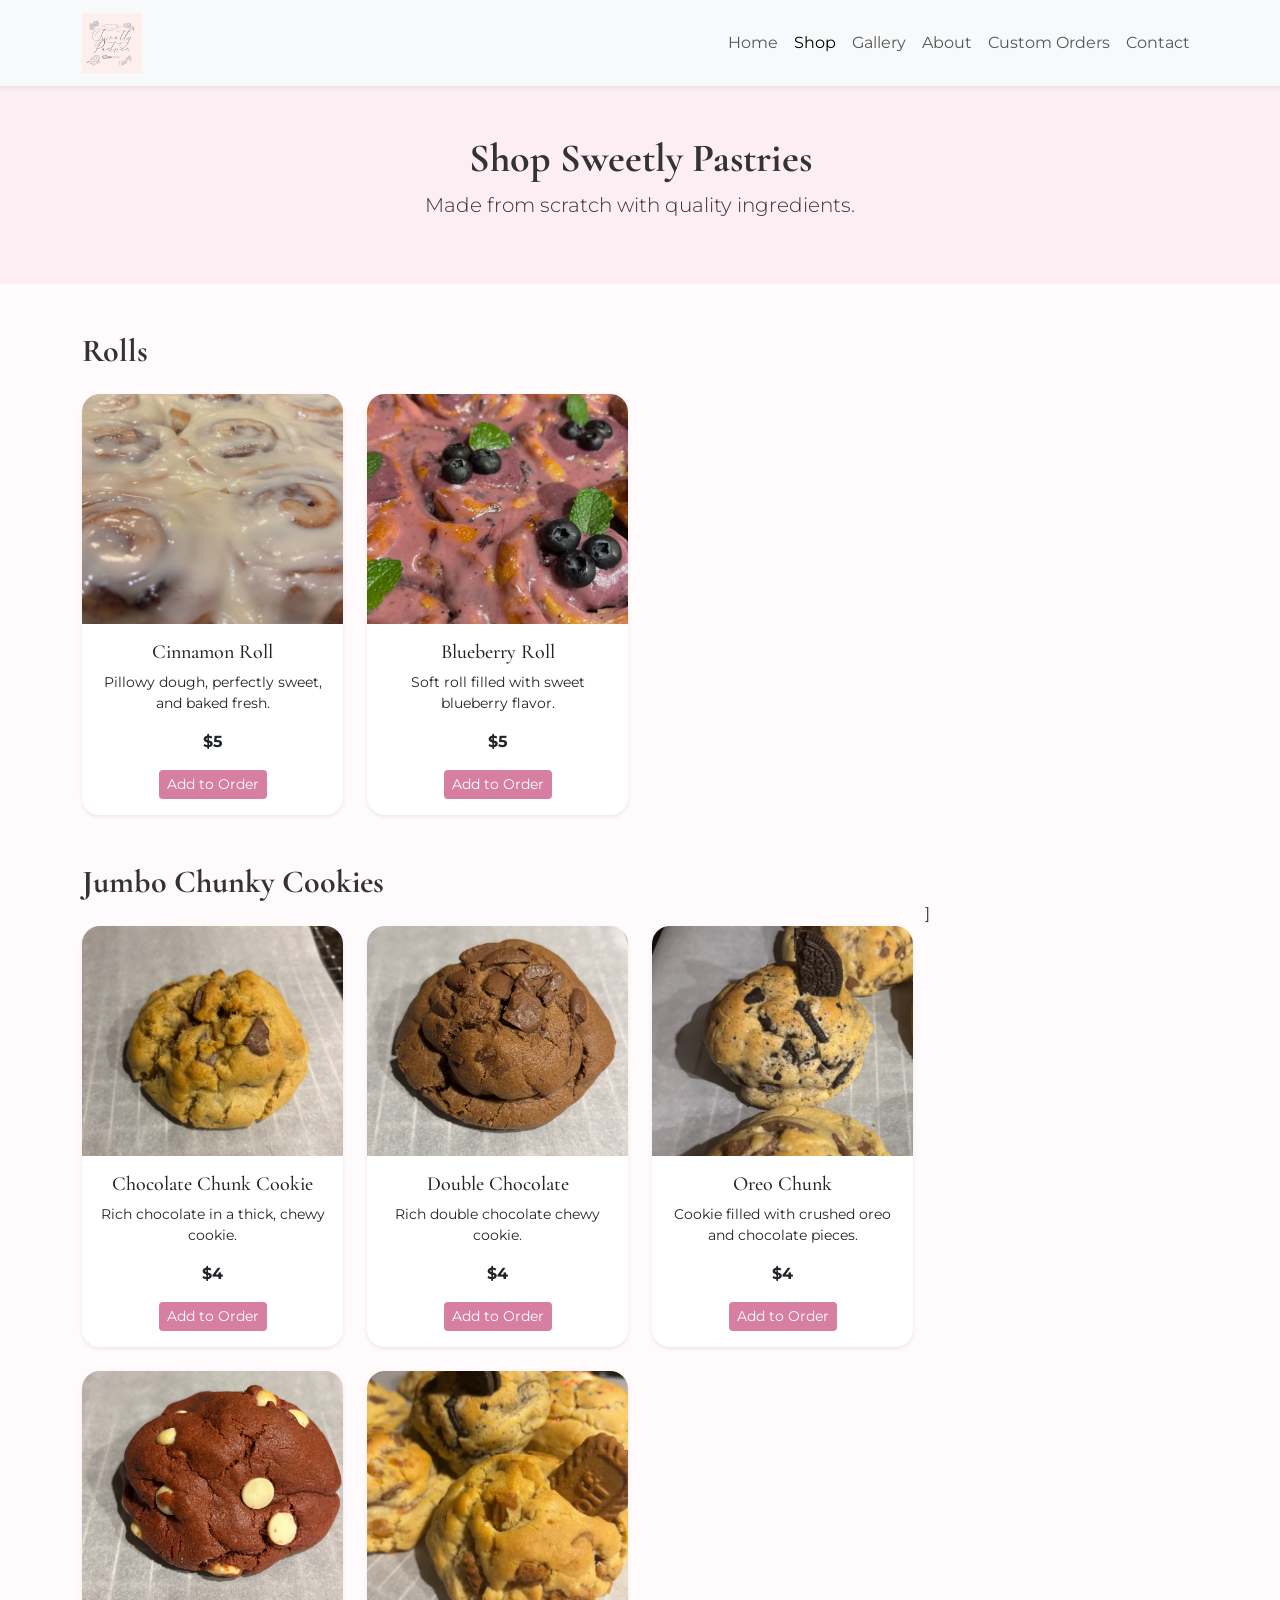
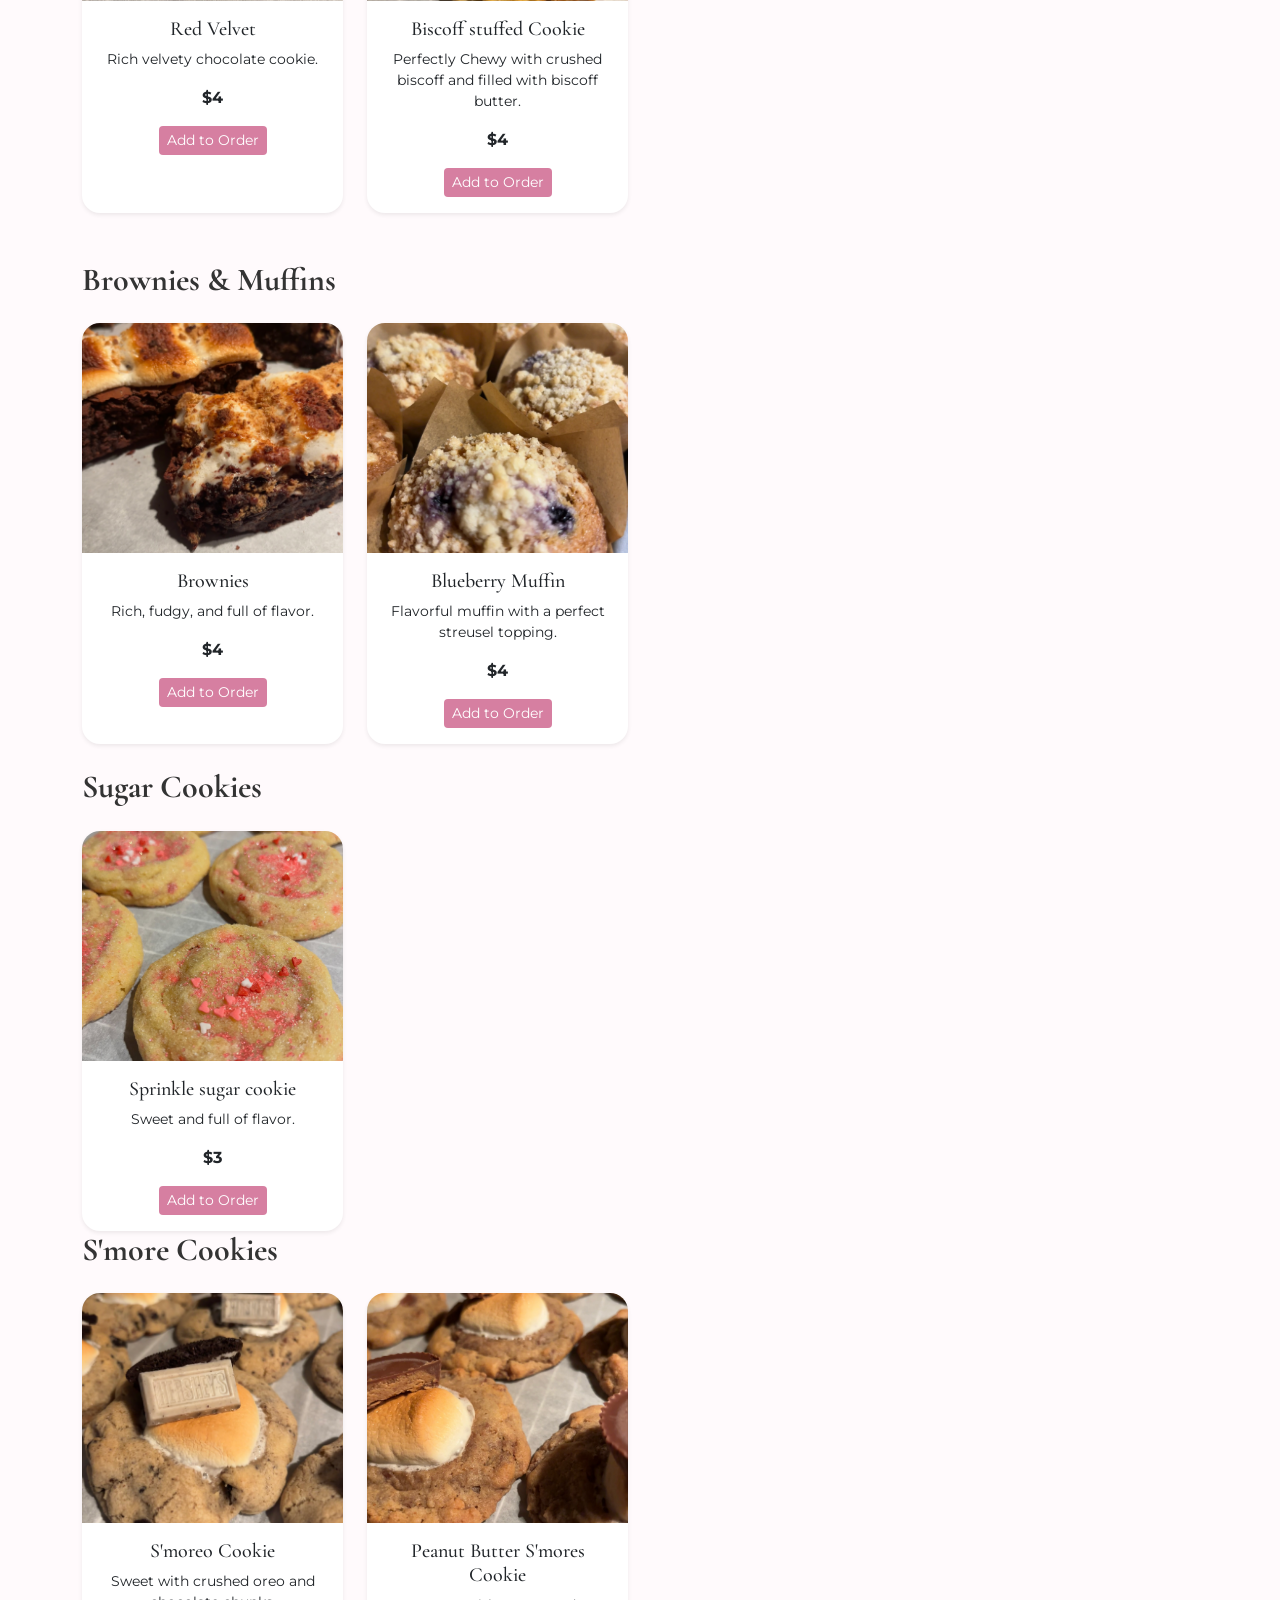
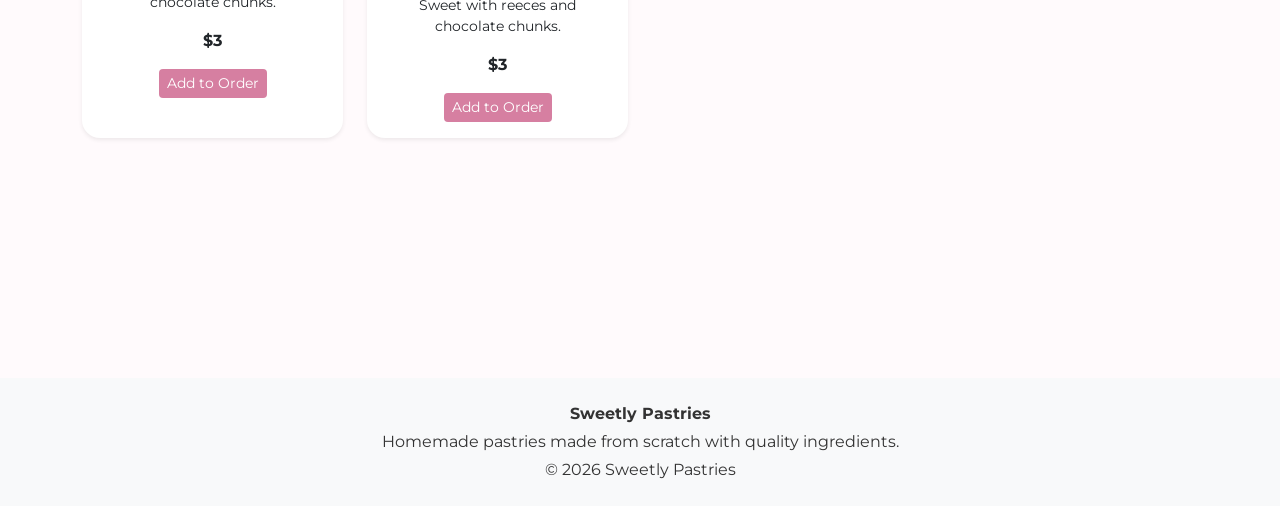
==== commit 6c5463cc: "Update shop.html" ====
--- a/shop.html
+++ b/shop.html
@@ -207,7 +207,19 @@
                         <img src="images/smoreo.jpg" class="card-img-top" alt="S'moreo">
                         <div class="card-body text-center">
                             <h5>S'moreo Cookie</h5>
-                            <p class="small">Sweet with crushed oreo and chocolate chunk.</p>
+                            <p class="small">Sweet with crushed oreo and chocolate chunks.</p>
+                            <p class="fw-bold">$3</p>
+                            <button class="btn btn-pink btn-sm">Add to Order</button>
+                        </div>
+                    </div>
+                </div>
+                
+               <div class="col-md-3">
+                    <div class="card product-card h-100 shadow-sm border-0">
+                        <img src="images/smore-cookie.jpg" class="card-img-top" alt="Peanut Butter S'mores Cookie">
+                        <div class="card-body text-center">
+                            <h5>Peanut Butter S'mores Cookie</h5>
+                            <p class="small">Sweet with reeces and chocolate chunks.</p>
                             <p class="fw-bold">$3</p>
                             <button class="btn btn-pink btn-sm">Add to Order</button>
                         </div>
